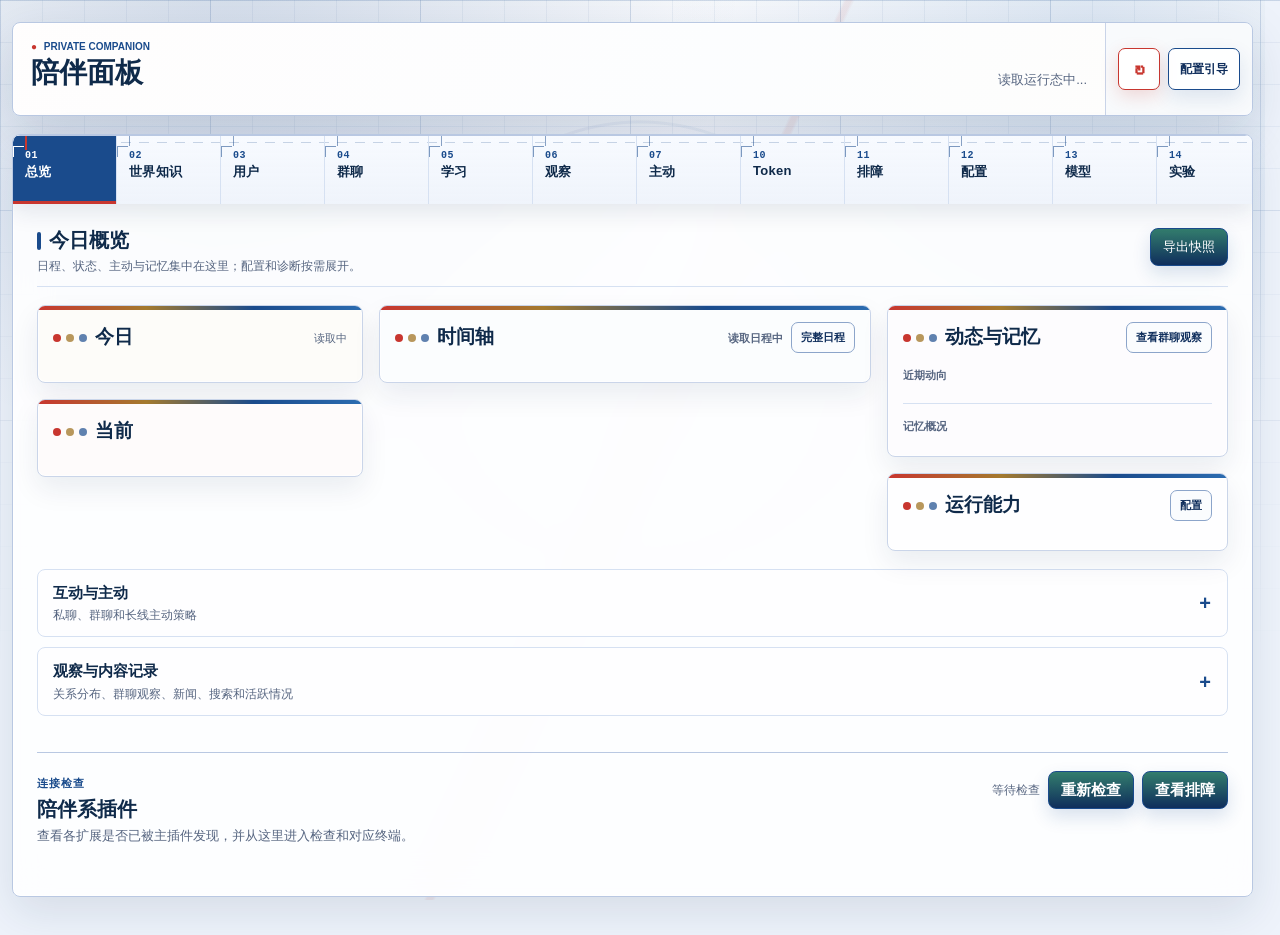
==== pages/companion-panel/index.html @ f6a1e0f6 "fix: restore bookshelf password compatibility" ====
<!doctype html>
<html lang="zh-CN">
<head>
  <meta charset="UTF-8" />
  <meta name="viewport" content="width=device-width, initial-scale=1.0" />
  <title>陪伴面板</title>
  <style id="panel-asset-guard">
    html:not(.pc-assets-ready) body > :not(.asset-load-fallback) {
      display: none !important;
    }

    .asset-load-fallback {
      min-height: 100vh;
      box-sizing: border-box;
      display: grid;
      place-items: center;
      padding: 24px;
      background: #f4f6f8;
      color: #172033;
      font-family: "Segoe UI", "Microsoft YaHei UI", "Microsoft YaHei", sans-serif;
    }

    .asset-load-fallback__content {
      width: min(100%, 440px);
      box-sizing: border-box;
      border: 1px solid #d8dee8;
      border-radius: 8px;
      padding: 22px;
      background: #fff;
      box-shadow: 0 12px 32px rgba(23, 32, 51, 0.08);
    }

    .asset-load-fallback__state {
      width: 28px;
      height: 4px;
      margin-bottom: 18px;
      border-radius: 2px;
      background: #1a5fb4;
      animation: panel-loading-pulse 1.2s ease-in-out infinite alternate;
    }

    .asset-load-fallback h1 {
      margin: 0;
      font-size: 20px;
      line-height: 1.35;
      letter-spacing: 0;
    }

    .asset-load-fallback p {
      margin: 9px 0 0;
      color: #5b6474;
      font-size: 14px;
      line-height: 1.65;
    }

    .asset-load-fallback__stalled,
    .asset-load-fallback button {
      display: none;
    }

    html.pc-assets-stalled .asset-load-fallback__pending {
      display: none;
    }

    html.pc-assets-stalled .asset-load-fallback__stalled {
      display: inline;
    }

    html.pc-assets-stalled .asset-load-fallback__state {
      background: #b5473c;
      animation: none;
    }

    html.pc-assets-stalled .asset-load-fallback button {
      min-height: 40px;
      display: inline-flex;
      align-items: center;
      gap: 7px;
      margin-top: 18px;
      border: 1px solid #1a5fb4;
      border-radius: 6px;
      padding: 0 14px;
      background: #1a5fb4;
      color: #fff;
      font: inherit;
      font-weight: 700;
      cursor: pointer;
    }

    html.pc-assets-ready .asset-load-fallback {
      display: none;
    }

    @keyframes panel-loading-pulse {
      from { opacity: 0.42; transform: scaleX(0.6); transform-origin: left; }
      to { opacity: 1; transform: scaleX(1); transform-origin: left; }
    }
  </style>
  <link rel="stylesheet" href="./app.css?v=20260809-external-ability-controls-v3&amp;build=20260810-reference-upload-v1&amp;touch=reality-redesign-rt2-v4&amp;migration-notice=v2&amp;component-order=v1&amp;layout=model-routing-v2&amp;directory-nav=v2&amp;terminal=plugin-check-v1&amp;diagnostic-layout=v2&amp;release=6.4.3c" />
  <!-- Keep the structured roleplay form readable while a WebUI asset is being refreshed. -->
  <style id="roleplay-layout-fallback">
    .roleplay-form,
    .persona-standard-grid,
    .blueprint-standard-grid,
    .user-standard-grid,
    .roleplay-appearance-group {
      min-width: 0;
    }

    .roleplay-form {
      display: grid;
      grid-template-columns: minmax(0, 1fr);
      gap: 16px;
    }

    .roleplay-studio[data-roleplay-mode="standard"] .roleplay-freeform,
    .roleplay-studio[data-roleplay-mode="freeform"] .roleplay-standard {
      display: none;
    }

    .persona-standard-grid,
    .blueprint-standard-grid,
    .user-standard-grid {
      display: grid;
      grid-template-columns: repeat(2, minmax(0, 1fr));
      gap: 12px;
    }

    .roleplay-appearance-group {
      display: grid;
      grid-column: 1 / -1;
      grid-template-columns: repeat(2, minmax(0, 1fr));
      gap: 12px;
    }

    .persona-standard-grid > label,
    .blueprint-standard-grid > label,
    .user-standard-grid > label,
    .roleplay-appearance-group > label {
      display: grid;
      min-width: 0;
      gap: 7px;
    }

    .persona-standard-grid textarea,
    .blueprint-standard-grid textarea,
    .user-standard-grid textarea,
    .roleplay-appearance-group textarea {
      display: block;
      width: 100%;
      min-width: 0;
      box-sizing: border-box;
    }

    @media (max-width: 760px) {
      .persona-standard-grid,
      .blueprint-standard-grid,
      .user-standard-grid,
      .roleplay-appearance-group {
        grid-template-columns: 1fr;
      }
    }
  </style>
  <link rel="stylesheet" href="./css/header-tools.css?v=20260713-font-options" />
  <link rel="stylesheet" href="./css/qzone-mobile.css?v=20260711-qzone-image-preview" />
  <link rel="stylesheet" href="./css/polish.css?v=20260810-responsive-containment-v1&amp;world=20260811-responsive-v2&amp;config=multi-persona-summary-v2&amp;mobile=20260829-overflow-v1" />
  <script>
    (function () {
      try {
        var theme = localStorage.getItem("pc_theme") || "classic";
        var font = localStorage.getItem("pc_font") || "original";
        var allowedThemes = ["classic", "warm", "forest", "sakura", "ocean", "lavender", "ink", "sunset"];
        if (allowedThemes.indexOf(theme) === -1) theme = "classic";
        var allowedFonts = ["original", "yahei", "dengxian", "source_han", "simsun", "kaiti", "fangsong", "cheng"];
        if (allowedFonts.indexOf(font) === -1) font = "original";
        document.documentElement.dataset.theme = theme;
        document.documentElement.dataset.pageFont = font;
      } catch (e) {}
    })();
  </script>
  <script>
    (function () {
      var root = document.documentElement;
      var stalledTimer = 0;

      function panelAssetsReady() {
        var cssReady = "";
        try {
          cssReady = getComputedStyle(root).getPropertyValue("--pc-panel-css-ready").trim();
        } catch (error) {}
        if (cssReady !== "1" || root.dataset.pcAppLoaded !== "1") return false;
        root.classList.remove("pc-assets-stalled");
        root.classList.add("pc-assets-ready");
        if (stalledTimer) window.clearTimeout(stalledTimer);
        return true;
      }

      window.addEventListener("pc-panel-app-ready", panelAssetsReady);
      window.addEventListener("load", panelAssetsReady);
      document.addEventListener("DOMContentLoaded", function () {
        var retryButton = document.getElementById("panelAssetRetryBtn");
        if (retryButton) retryButton.addEventListener("click", function () { window.location.reload(); });
        panelAssetsReady();
      });
      stalledTimer = window.setTimeout(function () {
        if (!panelAssetsReady()) root.classList.add("pc-assets-stalled");
      }, 5000);
    })();
  </script>
</head>
<body>
  <section class="asset-load-fallback" role="status" aria-live="polite">
    <div class="asset-load-fallback__content">
      <div class="asset-load-fallback__state" aria-hidden="true"></div>
      <h1>
        <span class="asset-load-fallback__pending">正在加载陪伴面板</span>
        <span class="asset-load-fallback__stalled">页面资源未加载</span>
      </h1>
      <p class="asset-load-fallback__pending">正在准备配置与运行状态，请稍候。</p>
      <p class="asset-load-fallback__stalled">页面链接或静态资源凭证可能已过期。请重新加载；若仍未恢复，请关闭后重新打开拓展页。</p>
      <button id="panelAssetRetryBtn" type="button"><span aria-hidden="true">↻</span><span>重新加载</span></button>
    </div>
  </section>
  <main class="shell">
    <section class="folio">
      <div class="folio-meta">
        <div class="folio-heading">
          <div>
            <div class="folio-eyebrow"><b>●</b> PRIVATE COMPANION</div>
            <h1 class="folio-title">陪伴面板</h1>
          </div>
          <div class="folio-persona-context">
            <label id="pagePersonaSelector" class="page-persona-selector" for="pagePersonaSelect" hidden>
              <span>界面人格</span>
              <select id="pagePersonaSelect" aria-label="切换当前界面显示的人格"></select>
            </label>
            <p id="subtitle">读取运行态中...</p>
          </div>
        </div>
        <div class="folio-stats" id="stats"></div>
      </div>

      <div class="folio-plate" aria-label="今日穿搭">
        <img id="dailyOutfitLogo" class="daily-outfit-logo" alt="" />
      </div>

      <div class="folio-tools">
        <button id="refreshBtn" class="seal" title="刷新" aria-label="刷新">
          <span class="seal-mark">↻</span>
          <small>REFRESH</small>
        </button>
        <button id="setupGuideStartBtn" class="setup-guide-entry" type="button" data-setup-guide-open>配置引导</button>
      </div>
    </section>

    <section class="layout">
      <nav class="annotations" aria-label="视图">
        <div class="annot-axis" aria-hidden="true"></div>
        <button class="tab is-active" data-tab="dashboard"><i>01</i><span>总览</span></button>
        <button class="tab" data-tab="roleplay"><i>02</i><span>世界知识</span></button>
        <button class="tab" data-tab="private"><i>03</i><span>用户</span></button>
        <button class="tab" data-tab="group"><i>04</i><span>群聊</span></button>
        <button class="tab" data-tab="learning"><i>05</i><span>学习</span></button>
        <button class="tab" data-tab="memory"><i>06</i><span>观察</span></button>
        <button class="tab" data-tab="proactive"><i>07</i><span>主动</span></button>
        <button class="tab" data-tab="creative" hidden><i>08</i><span>创作</span></button>
        <button class="tab" data-tab="image" hidden><i>09</i><span>生图</span></button>
        <button class="tab" data-tab="tokens"><i>10</i><span>Token</span></button>
        <button class="tab" data-tab="troubleshooting"><i>11</i><span>排障</span></button>
        <button class="tab" data-tab="config"><i>12</i><span>配置</span></button>
        <button class="tab" data-tab="models"><i>13</i><span>模型</span></button>
        <button class="tab" data-tab="experimental"><i>14</i><span>实验</span></button>
        <button class="tab" data-tab="reality" hidden><i>15</i><span>现实触及</span></button>
      </nav>

      <section class="panel dashboard-overview is-active" id="panel-dashboard">
        <div class="section-head dashboard-overview-head">
          <div>
            <h2>今日概览</h2>
            <p class="section-desc">日程、状态、主动与记忆集中在这里；配置和诊断按需展开。</p>
          </div>
          <div class="actions compact">
            <button id="exportSnapshotBtn" type="button">导出快照</button>
          </div>
        </div>
        <section class="dashboard-life-desk" aria-label="今日生活工作台">
          <aside class="dashboard-life-column dashboard-life-column-left">
            <article class="life-desk-card life-desk-today">
              <div class="life-desk-card-head">
                <div><span class="life-desk-dot"></span><h3>今日</h3></div>
                <small id="dashboardLifeDate">读取中</small>
              </div>
              <div id="dashboardTodayFacts" class="life-fact-grid"></div>
            </article>
            <article class="life-desk-card life-desk-current">
              <div class="life-desk-card-head">
                <div><span class="life-desk-dot"></span><h3>当前</h3></div>
              </div>
              <div id="dashboardCurrentState" class="life-current-state"></div>
            </article>
          </aside>

          <section class="dashboard-life-column dashboard-life-column-main">
            <article class="life-desk-card life-desk-timeline">
              <div class="life-desk-card-head">
                <div><span class="life-desk-dot"></span><h3>时间轴</h3></div>
                <div class="life-timeline-head-actions">
                  <small id="dashboardTimelineMeta">读取日程中</small>
                  <button type="button" class="life-desk-link" data-jump-tab="memory">完整日程</button>
                </div>
              </div>
              <ol id="dashboardTimelinePreview" class="life-timeline-preview"></ol>
            </article>
          </section>

          <aside class="dashboard-life-column dashboard-life-column-right">
            <article class="life-desk-card life-desk-memory">
              <div class="life-desk-card-head">
                <div><span class="life-desk-dot"></span><h3>动态与记忆</h3></div>
                <button type="button" class="life-desk-link" data-jump-tab="group">查看群聊观察</button>
              </div>
              <section class="life-side-section">
                <h4>近期动向</h4>
                <div id="dashboardPulse" class="dashboard-pulse life-side-pulse"></div>
              </section>
              <section class="life-side-section">
                <h4>记忆概况</h4>
                <div id="dashboardMemoryDrawer" class="life-memory-drawer"></div>
              </section>
            </article>
            <article class="life-desk-card life-desk-capabilities">
              <div class="life-desk-card-head">
                <div><span class="life-desk-dot"></span><h3>运行能力</h3></div>
                <button type="button" class="life-desk-link" data-jump-tab="config">配置</button>
              </div>
              <div id="dashboardCapabilitySummary" class="life-capability-list"></div>
            </article>
          </aside>
        </section>
        <section class="dashboard-secondary" aria-label="更多运行信息">
          <details class="dashboard-disclosure">
            <summary>
              <span><b>互动与主动</b><small>私聊、群聊和长线主动策略</small></span>
            </summary>
            <div class="dashboard-grid dashboard-workspace dashboard-strategy-workspace">
              <article class="dashboard-strategy-card dashboard-private-strategy">
                <h2>私聊策略</h2>
                <div id="privateConfig"></div>
              </article>
              <article class="dashboard-strategy-card dashboard-group-strategy">
                <h2>群聊策略</h2>
                <div id="groupConfig"></div>
              </article>
              <article class="dashboard-strategy-card dashboard-long-strategy">
                <h2>长线主动</h2>
                <div id="longTermConfig"></div>
              </article>
            </div>
          </details>

          <details class="dashboard-disclosure">
            <summary>
              <span><b>观察与内容记录</b><small>关系分布、群聊观察、新闻、搜索和活跃情况</small></span>
            </summary>
            <div class="dashboard-grid dashboard-workspace dashboard-observation-workspace">
              <article class="dashboard-chart-card dashboard-relationship-chart">
                <h2>私聊关系分布</h2>
                <div id="relationshipChart" class="chart-box"></div>
              </article>
              <article class="dashboard-chart-card dashboard-group-chart">
                <h2>群聊观测分布</h2>
                <div id="groupBubbleChart" class="chart-box"></div>
              </article>
              <article class="dashboard-insight-card" id="dashboardNewsCard">
                <h2>今日新闻见闻</h2>
                <div id="newsInsightPanel" class="insight-panel"></div>
              </article>
              <article class="dashboard-insight-card" id="dashboardWebExplorationCard">
                <h2>主动搜索记录</h2>
                <div id="webExplorationPanel" class="insight-panel"></div>
              </article>
              <article class="dashboard-activity-card">
                <h2>最近活跃热力</h2>
                <div id="activityHeatmap" class="heatmap"></div>
              </article>
            </div>
          </details>
        </section>
        <section class="dashboard-companion-terminal" aria-labelledby="dashboardCompanionTerminalTitle">
          <header class="dashboard-companion-terminal-head">
            <div>
              <span class="dashboard-kicker">连接检查</span>
              <h2 id="dashboardCompanionTerminalTitle">陪伴系插件</h2>
              <p>查看各扩展是否已被主插件发现，并从这里进入检查和对应终端。</p>
            </div>
            <div class="actions compact dashboard-companion-terminal-actions">
              <span id="dashboardCompanionTerminalUpdated" class="dashboard-companion-terminal-updated">等待检查</span>
              <button type="button" id="dashboardCompanionTerminalRefresh" class="secondary-button">重新检查</button>
              <button type="button" class="ghost-button" data-jump-tab="troubleshooting">查看排障</button>
            </div>
          </header>
          <div id="dashboardCompanionTerminalSummary" class="dashboard-companion-terminal-summary" aria-live="polite"></div>
          <div id="dashboardCompanionTerminalList" class="dashboard-companion-terminal-list"></div>
        </section>
      </section>

      <section class="panel" id="panel-roleplay">
        <div class="section-head">
          <div>
            <h2>世界知识</h2>
            <span class="muted">整理角色和世界背景，作为陪伴行为的稳定参考。</span>
          </div>
          <div class="world-page-actions">
            <span class="world-save-state" id="worldSaveState">已同步</span>
            <button type="button" class="ghost-button" id="worldPreviewToggle" aria-expanded="false">预览</button>
            <button type="submit" form="roleplayProfileForm" class="primary-button">保存</button>
          </div>
        </div>
        <div class="world-knowledge-brief" aria-label="人格与世界知识区别">
          <section>
            <b>主回复人格</b>
            <span>AstrBot 当前人格或插件指定人格，决定 Bot 在私聊和群聊里“是谁、怎么说话”。</span>
          </section>
          <section>
            <b>世界知识</b>
            <span>本页资料只作为日程、状态、主动动机、日记、识图、生图和世界观转写的背景补充。</span>
          </section>
          <section>
            <b>群聊边界</b>
            <span>这里不会直接覆盖群聊人格；只有相关功能注入背景时才会被当作线索参考。</span>
          </section>
        </div>
        <details class="persona-import-panel">
          <summary tabindex="0">
            <span class="persona-import-heading">
              <b>快速从已有人格导入</b>
              <span>读取 AstrBot 当前人格，生成可检查、可编辑的世界知识草稿。</span>
            </span>
            <span class="persona-import-source">
              <small>当前来源</small>
              <strong id="currentPersonaDisplay" aria-live="polite">读取中...</strong>
            </span>
            <span class="persona-import-chevron" aria-hidden="true"></span>
          </summary>
          <div class="persona-import-body">
            <p class="persona-import-note">人格来源只读；需要切换时，请在 AstrBot 插件配置的“插件指定人格 ID”中选择，留空则继承 AstrBot 当前默认人格。</p>
            <div class="persona-draft-actions">
              <fieldset class="persona-draft-scope">
                <legend>选择导入内容</legend>
                <div class="persona-draft-scope-options">
                  <label>
                    <input type="checkbox" data-roleplay-draft-scope="persona" checked />
                    <span><b>角色资料</b><small>身份、外观与性格</small></span>
                  </label>
                  <label>
                    <input type="checkbox" data-roleplay-draft-scope="world" />
                    <span><b>世界观资料</b><small>背景、规则与场景</small></span>
                  </label>
                  <label>
                    <input type="checkbox" data-roleplay-draft-scope="user" />
                    <span><b>用户与关系</b><small>称呼、关系与互动</small></span>
                  </label>
                </div>
              </fieldset>
              <div class="persona-draft-submit">
                <button type="button" id="generateRoleplayDraftBtn">生成导入草稿</button>
                <p>仅提取人格中明确写出的信息。生成后先预览，再决定是否填入；不会自动保存或修改 AstrBot 人格。</p>
              </div>
            </div>
            <div id="roleplayPersonaDraftPanel" class="persona-draft-panel" hidden></div>
          </div>
        </details>
        <article class="roleplay-studio module-card world-workspace" data-roleplay-mode="standard">
          <aside class="world-outline" aria-label="世界知识章节">
            <span class="world-outline-label">知识目录</span>
            <button type="button" class="world-outline-item is-active" data-world-section="persona"><span>01</span>角色设定</button>
            <button type="button" class="world-outline-item" data-world-section="world"><span>02</span>世界设定</button>
            <button type="button" class="world-outline-item" data-world-section="sources"><span>03</span>引用资料</button>
            <button type="button" class="world-outline-item" data-world-section="advanced"><span>04</span>关系资料</button>
          </aside>
          <div class="module-card-head">
            <div>
              <h2>世界知识工作台</h2>
              <span class="section-desc">把角色资料、世界观和用户关系整理成插件可引用的背景材料；不会覆盖 AstrBot 主人格。</span>
            </div>
            <span class="module-badge">知识</span>
          </div>
          <div class="roleplay-mode-switch" role="group" aria-label="设定填写模式">
            <button type="button" data-roleplay-mode="freeform">旧版文案</button>
            <button type="button" class="is-active" data-roleplay-mode="standard">标准化填写</button>
          </div>
          <form id="roleplayProfileForm" class="roleplay-form world-editor">
            <section class="persona-card is-active" data-world-panel="persona">
              <div class="persona-card-head">
                <span class="persona-avatar" aria-hidden="true">设</span>
                <div>
                  <h3>角色资料</h3>
                  <p>外观、身份、日常习惯和关键细节；供日程、状态、识图、生图和主动行为参考，不是聊天人格全文。</p>
                </div>
                <div class="roleplay-example-presets" aria-label="角色预设">
                  <span>角色预设</span>
                  <button type="button" class="roleplay-example-btn" data-roleplay-example="persona">中性</button>
                  <button type="button" class="roleplay-example-btn" data-roleplay-example="persona_male">男性</button>
                  <button type="button" class="roleplay-example-btn" data-roleplay-example="persona_female">女性</button>
                  <button type="button" class="roleplay-example-btn" data-roleplay-example="persona_nonhuman">非人/拟人</button>
                </div>
              </div>
              <input name="bot_name" type="hidden" />
              <input name="default_style" type="hidden" />
              <input name="roleplay_knowledge_source_ids" type="hidden" />
              <label class="roleplay-textarea roleplay-freeform">角色资料补充
                <textarea name="schedule_persona_prompt" rows="10" placeholder="姓名：
种族：
生日：
性别：
识别点：
发型发色：
瞳色：
服饰风格：
职业/身份：
性格描述：
核心欲望/目标：
爱好：
禁忌：
关键设定：
其他补充信息："></textarea>
              </label>
              <div class="roleplay-standard persona-standard-grid">
                <fieldset class="roleplay-field-group roleplay-identity-group">
                  <legend>基础身份</legend>
                  <label>姓名 <textarea data-roleplay-persona-part="name" rows="2"></textarea></label>
                  <label>种族 <textarea data-roleplay-persona-part="species" rows="2"></textarea></label>
                  <label>生日 <textarea data-roleplay-persona-part="age" rows="2"></textarea></label>
                  <label>性别 <textarea data-roleplay-persona-part="gender" rows="2"></textarea></label>
                </fieldset>
                <div class="roleplay-appearance-group">
                  <h4>外貌信息</h4>
                  <label>识别点 <textarea data-roleplay-persona-part="appearance" rows="2"></textarea></label>
                  <label>发型发色 <textarea data-roleplay-persona-part="hair" rows="2"></textarea></label>
                  <label>瞳色 <textarea data-roleplay-persona-part="eyes" rows="2"></textarea></label>
                  <label>服饰风格 <textarea data-roleplay-persona-part="clothing" rows="2"></textarea></label>
                </div>
                <fieldset class="roleplay-field-group roleplay-character-group">
                  <legend>性格与生活</legend>
                  <label>职业/身份 <textarea data-roleplay-persona-part="identity" rows="2"></textarea></label>
                  <label>性格描述 <textarea data-roleplay-persona-part="personality" rows="2"></textarea></label>
                  <label>核心欲望/目标 <textarea data-roleplay-persona-part="desire" rows="2"></textarea></label>
                  <label>爱好 <textarea data-roleplay-persona-part="hobbies" rows="2"></textarea></label>
                  <label class="wide-field">禁忌 <textarea data-roleplay-persona-part="taboo" rows="2"></textarea></label>
                </fieldset>
                <details class="roleplay-deep-setting">
                  <summary><span><b>深入设定（可选）</b><small>关键背景和无法归入上方字段的补充。</small></span></summary>
                  <div class="roleplay-deep-setting-grid">
                    <label>关键设定 <textarea data-roleplay-persona-part="key_lore" rows="3"></textarea></label>
                    <label>其他补充信息 <textarea data-roleplay-persona-part="extra" rows="3"></textarea></label>
                  </div>
                </details>
              </div>
              <details class="roleplay-visual-identity-extra">
                <summary>
                  <span><b>特殊图像身份线索（可选）</b><small>只补充上方外貌字段无法表达的识别信息。</small></span>
                </summary>
                <label class="roleplay-textarea">头像、截图与二创识别线索
                  <textarea name="private_image_self_recognition_hint" rows="4" placeholder="例如：常用头像的构图或标志；聊天截图中使用的昵称；OC / 二创形象的别名；表情包固定签名或水印。
不要重复填写发色、瞳色、服装等上方已有外貌信息，也不要填写用户资料。"></textarea>
                </label>
              </details>
            </section>

            <section class="world-blueprint is-hidden" data-world-panel="world">
              <div class="blueprint-head">
                <div>
                  <span>世界蓝图</span>
                  <h3>世界观蓝图</h3>
                </div>
                <button type="button" class="roleplay-example-btn" data-roleplay-example="world">填入示例</button>
                <label>适配模式
                  <select name="worldview_adaptation_mode">
                    <option value="auto">自动</option>
                    <option value="modern">现代日常</option>
                    <option value="fantasy">幻想世界</option>
                    <option value="sci_fi">科幻世界</option>
                    <option value="custom">自定义</option>
                    <option value="off">关闭</option>
                  </select>
                </label>
              </div>
              <div class="blueprint-grid">
                <label class="roleplay-textarea roleplay-freeform">世界观/生活背景
                  <textarea name="schedule_worldview_prompt" rows="8" placeholder="所处世界：
时代背景：
基本法则/基调：
特殊规则：
主要活动场景：
世界观关系网：
其他补充信息："></textarea>
                </label>
                <label class="roleplay-textarea roleplay-freeform">世界观翻译提示
                  <textarea name="worldview_adaptation_prompt" rows="8" placeholder="可选。只有需要把现实平台换成世界观称呼时再填，例如：
群聊 = 公会闲谈
识屏 = 水晶映像
B站 = 影像记录
QQ空间 = 公开札记
资料柜 = 行囊书匣"></textarea>
                </label>
                <div class="roleplay-standard blueprint-standard-grid">
                  <fieldset class="roleplay-field-group roleplay-world-foundation-group">
                    <legend>世界基础</legend>
                    <label>所处世界 <textarea data-roleplay-world-part="world" rows="2"></textarea></label>
                    <label>时代背景 <textarea data-roleplay-world-part="era" rows="2"></textarea></label>
                    <label>基本法则/基调 <textarea data-roleplay-world-part="tone" rows="2"></textarea></label>
                    <label>特殊规则 <textarea data-roleplay-world-part="rules" rows="2"></textarea></label>
                  </fieldset>
                  <details class="roleplay-deep-setting">
                    <summary><span><b>场景与关系（按需补充）</b><small>只有设定涉及固定场景、阵营或人物网络时才需要填写。</small></span></summary>
                    <div class="roleplay-deep-setting-grid">
                      <label>主要活动场景 <textarea data-roleplay-world-part="scenes" rows="3"></textarea></label>
                      <label>世界观关系网 <textarea data-roleplay-world-part="network" rows="3"></textarea></label>
                      <label class="wide-field">其他补充信息 <textarea data-roleplay-world-part="extra" rows="3"></textarea></label>
                    </div>
                  </details>
                </div>
                <details class="roleplay-standard translation-collapsible">
                  <summary class="translation-summary">
                    <div class="translation-summary-text">
                      <b>平台称呼转写（可选）</b>
                      <span>只有角色世界观需要把"群聊、识屏、B站、QQ空间、资料柜"换成设定内说法时再填；普通现代日常可以全部留空。</span>
                    </div>
                  </summary>
                  <div class="roleplay-standard translation-standard-grid">
                    <label>群聊（可选） <input data-roleplay-translation-part="群聊" placeholder="可留空，例如 公会闲谈" /></label>
                    <label>识屏（可选） <input data-roleplay-translation-part="识屏" placeholder="可留空，例如 水晶映像" /></label>
                    <label>B站（可选） <input data-roleplay-translation-part="B站" placeholder="可留空，例如 影像记录" /></label>
                    <label>QQ空间（可选） <input data-roleplay-translation-part="QQ空间" placeholder="可留空，例如 公开札记" /></label>
                    <label>资料柜（可选） <input data-roleplay-translation-part="资料柜" placeholder="可留空，例如 行囊书匣" /></label>
                  </div>
                </details>
              </div>
            </section>

            <section class="roleplay-knowledge-panel world-source-section is-hidden" data-world-panel="sources">
                <div class="roleplay-knowledge-head">
                  <div>
                    <h4>AstrBot 知识库参考</h4>
                    <p>选择已有知识库或文档，给日程模拟和世界观适配提供背景。</p>
                  </div>
                  <span id="roleplayKnowledgeCount" class="module-badge">0</span>
                </div>
                <div id="roleplayKnowledgeSources" class="roleplay-knowledge-list"></div>
            </section>

            <section class="roleplay-user-card is-hidden" data-world-panel="advanced">
              <div>
                <h3>用户与关系资料</h3>
                <p>稳定称呼、关系和相处方式；用于理解这位用户，不会覆盖群聊里其他人的身份。</p>
              </div>
              <button type="button" class="roleplay-example-btn" data-roleplay-example="user">填入示例</button>
              <div class="roleplay-user-fields">
                <label>对用户的称呼 <input name="default_nickname" /></label>
              </div>
              <label class="roleplay-textarea roleplay-freeform">用户与关系补充
                <textarea name="roleplay_user_profile_prompt" rows="5" placeholder="对用户的称呼：
用户性别：
用户生日：
用户职业：
是角色的XX：
与角色的相处方式：
其他补充信息："></textarea>
              </label>
              <div class="roleplay-standard user-standard-grid">
                <label>性别 <textarea data-roleplay-user-part="user_gender" rows="2"></textarea></label>
                <label>生日 <textarea data-roleplay-user-part="user_age" rows="2"></textarea></label>
                <label>职业 <textarea data-roleplay-user-part="user_occupation" rows="2"></textarea></label>
                <label>是角色的XX <textarea data-roleplay-user-part="role_relation" rows="2"></textarea></label>
                <label>与角色的相处方式 <textarea data-roleplay-user-part="interaction" rows="2"></textarea></label>
                <label class="wide-field">其他补充信息 <textarea data-roleplay-user-part="extra" rows="2"></textarea></label>
              </div>
            </section>

            <button type="submit" class="world-save-button">保存世界知识</button>
          </form>
          <aside class="world-preview" id="worldPreview" hidden>
            <div class="world-preview-head"><span>生效预览</span><button type="button" class="icon-button" id="worldPreviewClose" aria-label="关闭预览">×</button></div>
            <p class="muted">这里显示当前章节将提供给陪伴功能的背景摘要。</p>
            <div class="world-preview-content" id="worldPreviewContent">选择一个章节后查看摘要。</div>
          </aside>
        </article>
      </section>

      <section class="panel" id="panel-private">
        <div class="section-head">
          <div>
            <h2>用户档案</h2>
            <p class="section-desc">分别管理私聊用户与群聊成员；先看身份，再进入详情查看互动资料。</p>
          </div>
          <div class="user-page-actions">
            <label class="user-search-wrap"><span aria-hidden="true">⌕</span><input id="userFilter" type="search" placeholder="搜索名称、ID、别名" /></label>
            <button type="button" class="ghost-button" id="userFilterToggle">筛选</button>
          </div>
        </div>
        <div class="user-filter-panel" id="userFilterPanel" hidden>
          <label>状态 <select id="userStatusFilter"><option value="all">全部状态</option><option value="enabled">已启用</option><option value="disabled">已停用</option></select></label>
          <span class="muted">筛选只影响左侧目录，不会改变用户数据。</span>
        </div>
        <div class="user-workspace">
          <aside class="user-roster" aria-label="用户目录">
            <div class="user-roster-head"><div><span class="eyebrow">PEOPLE</span><h3>成员目录</h3></div><span id="userRosterCount" class="count-pill">0</span></div>
            <div class="user-directory-nav" role="tablist" aria-label="成员类型">
              <button type="button" role="tab" aria-selected="true" data-directory-scope="private">私聊</button>
              <button type="button" role="tab" aria-selected="false" data-directory-scope="group">群聊</button>
            </div>
            <div id="userRows" class="user-roster-list"></div>
            <div class="user-roster-footer">
              <button type="button" class="secondary-button" id="addUserOpen">＋ 新增用户</button>
              <button type="button" class="text-button" id="aliasManageOpen">管理身份归并</button>
            </div>
          </aside>
          <main class="user-detail-shell">
            <article class="detail" id="userDetail"></article>
          </main>
        </div>
        <dialog id="addUserDialog" class="pc-dialog">
          <form id="addUserForm" class="stack-form" method="dialog">
            <header><div><span class="eyebrow">NEW PERSON</span><h3>新增用户</h3><p>先建立身份，之后可以在详情中补充关系和陪伴策略。</p></div><button type="button" class="icon-button" data-dialog-close aria-label="关闭">×</button></header>
            <label>用户 ID <input name="user_id" placeholder="QQ 号或 openid" required /></label>
            <label>称呼 <input name="nickname" placeholder="可选" /></label>
            <footer><button type="button" class="secondary-button" data-dialog-close>取消</button><button type="submit" class="primary-button">新增用户</button></footer>
          </form>
        </dialog>
        <dialog id="aliasManageDialog" class="pc-dialog">
          <form id="privateAliasForm" class="stack-form" method="dialog">
            <header><div><span class="eyebrow">IDENTITY MAP</span><h3>身份归并</h3><p>将临时平台身份映射到同一个主用户。</p></div><button type="button" class="icon-button" data-dialog-close aria-label="关闭">×</button></header>
            <label>归并规则 <textarea name="private_user_aliases" rows="5" placeholder="临时ID=主用户ID&#10;机器人侧ID=主用户ID"></textarea></label>
            <footer><button type="button" class="secondary-button" data-dialog-close>取消</button><button type="submit" class="primary-button">保存归并规则</button></footer>
          </form>
        </dialog>
      </section>

      <section class="panel learning-page" id="panel-learning">
        <header class="learning-page-head">
          <div>
            <span class="learning-page-kicker">LEARNING · REVIEW · RELATION</span>
            <h2>学习工作台</h2>
            <p class="section-desc">集中管理技能成长、表达规则与社交关系；表达规则通过审核后才会参与回复。</p>
          </div>
          <span class="learning-page-status">审核后使用</span>
        </header>
        <nav id="learningSummary" class="learning-summary-board" role="tablist" aria-label="学习工作台导航"></nav>

        <section id="learningPanelSkills" class="learning-section" role="tabpanel" aria-labelledby="learningTabSkills" data-learning-section-panel="skills" hidden>
          <header class="learning-section-head">
            <div><span>能力成长</span><h3>技能学习</h3></div>
            <p>检视 Bot 已经掌握的能力、熟练度和成长状态。</p>
          </header>
          <article id="skillGrowthModule" class="learning-workspace-surface learning-growth-section" aria-label="技能成长管理">
            <details class="skill-manage-drawer">
              <summary>新增或管理技能</summary>
              <form id="skillAddForm" class="inline-form manage-form skill-add-form">
                <label>技能 <input name="name" maxlength="32" required /></label>
                <label>分类 <input name="category" maxlength="20" placeholder="能力" /></label>
                <label>等级
                  <select name="level">
                    <option value="1">还不太熟</option>
                    <option value="2">能慢慢试</option>
                    <option value="3">能自己做</option>
                    <option value="4">已经顺手</option>
                    <option value="5">很拿手</option>
                    <option value="6">有自己的办法</option>
                  </select>
                </label>
                <label>关键词 <input name="keywords" maxlength="160" placeholder="逗号分隔" /></label>
                <label>别名 <input name="aliases" maxlength="160" placeholder="同义叫法，逗号分隔" /></label>
                <button type="submit">新增技能</button>
              </form>
            </details>
            <div id="skillGrowthPanel" class="skill-growth-panel"></div>
          </article>
        </section>

        <section id="learningPanelExpressions" class="learning-section" role="tabpanel" aria-labelledby="learningTabExpressions" data-learning-section-panel="expressions">
          <header class="learning-section-head expression-learning-head">
            <div><span>说法与句法</span><h3>表达学习</h3></div>
            <div class="expression-view-tabs" role="tablist" aria-label="表达学习页面">
              <button id="expressionViewLibraryTab" type="button" role="tab" aria-selected="true" data-expression-view="library">表达库</button>
              <button id="expressionViewReviewTab" type="button" role="tab" aria-selected="false" tabindex="-1" data-expression-view="review">审核队列 <span id="expressionReviewCount">0</span></button>
            </div>
          </header>
          <section class="expression-view-panel" role="tabpanel" aria-labelledby="expressionViewLibraryTab" data-expression-view-panel="library">
            <section id="expressionScopeManager" class="expression-scope-manager" aria-label="表达方式学习范围"></section>
            <article id="expressionLibraryModule" class="learning-workspace-surface learning-expression-library-section" aria-label="统一表达学习库">
              <article id="expressionLibrary" class="expression-library-shell"></article>
            </article>
          </section>
          <section class="expression-view-panel" role="tabpanel" aria-labelledby="expressionViewReviewTab" data-expression-view-panel="review" hidden>
            <article id="expressionReviewWorkspace" class="expression-review-workspace" aria-label="表达规则审核工作区"></article>
          </section>

          <dialog id="expressionShareDialog" class="pc-dialog expression-transfer-dialog" aria-labelledby="expressionShareDialogTitle">
            <form class="stack-form" method="dialog" data-expression-share-form>
              <header>
                <div>
                  <span class="eyebrow">SHARE PACK</span>
                  <h3 id="expressionShareDialogTitle">分享表达规则</h3>
                  <p>导出的是可复用的抽象规则，不包含用户、群聊、原始消息、证据或反馈记录。</p>
                </div>
                <button type="button" class="icon-button" data-expression-share-close aria-label="关闭">×</button>
              </header>
              <fieldset class="expression-transfer-options">
                <legend>分享范围</legend>
                <label><input type="radio" name="expression_share_scope" value="current" checked /> 当前筛选结果</label>
                <label><input type="radio" name="expression_share_scope" value="all" /> 全部已启用表达</label>
              </fieldset>
              <div class="expression-transfer-summary" data-expression-share-summary role="status">准备生成分享包。</div>
              <label class="expression-transfer-title">文件标题 <input name="title" maxlength="80" placeholder="我的表达分享" /></label>
              <label class="expression-transfer-json">分享包 JSON <textarea data-expression-share-json rows="12" readonly placeholder="点击“生成分享包”后显示"></textarea></label>
              <footer>
                <button type="button" class="secondary-button" data-expression-share-close>取消</button>
                <button type="button" class="secondary-button" data-expression-share-copy disabled>复制 JSON</button>
                <button type="button" class="secondary-button" data-expression-share-download disabled>下载 JSON</button>
                <button type="submit" class="primary-button" data-expression-share-generate>生成分享包</button>
              </footer>
            </form>
          </dialog>

          <dialog id="expressionImportDialog" class="pc-dialog expression-transfer-dialog" aria-labelledby="expressionImportDialogTitle">
            <form class="stack-form" method="dialog" data-expression-import-form>
              <header>
                <div>
                  <span class="eyebrow">IMPORT PACK</span>
                  <h3 id="expressionImportDialogTitle">导入表达规则</h3>
                  <p>先选择分享文件和落点，再预览重复项；默认进入审核队列，确认后才会参与回复。</p>
                </div>
                <button type="button" class="icon-button" data-expression-import-close aria-label="关闭">×</button>
              </header>
              <div class="expression-transfer-input-grid">
                <label>选择 JSON 文件 <input type="file" accept="application/json,.json" data-expression-import-file /></label>
                <label>导入目标 <select data-expression-import-target><option value="">正在读取目标...</option></select></label>
              </div>
              <label class="expression-transfer-json">或粘贴分享包 JSON <textarea data-expression-import-json rows="10" placeholder="粘贴 private-companion-expression-pack 文件内容"></textarea></label>
              <fieldset class="expression-transfer-options">
                <legend>导入方式</legend>
                <label><input type="radio" name="expression_import_destination" value="pending" checked /> 进入审核队列 <small>推荐，审核后使用</small></label>
                <label><input type="radio" name="expression_import_destination" value="learned" /> 直接启用 <small>仅在你信任分享来源时使用</small></label>
              </fieldset>
              <div class="expression-import-preview" data-expression-import-preview role="status">选择目标并粘贴或选择文件后，点击“预览导入”。</div>
              <footer>
                <button type="button" class="secondary-button" data-expression-import-close>取消</button>
                <button type="button" class="secondary-button" data-expression-import-preview-action disabled>预览导入</button>
                <button type="submit" class="primary-button" data-expression-import-apply disabled>应用导入</button>
              </footer>
            </form>
          </dialog>
        </section>

        <dialog id="extensionMigrationNoticeDialog" class="pc-dialog extension-migration-dialog" aria-modal="true" aria-labelledby="extensionMigrationNoticeTitle">
          <form class="stack-form" method="dialog" data-extension-migration-form>
            <header>
              <div>
                <span class="eyebrow">6.2.2 UPDATE</span>
                <h3 id="extensionMigrationNoticeTitle">陪伴能力已改为按需扩展</h3>
                <p>这些插件是“我会永远陪着你”的可选能力模块。安装后仍在本陪伴面板统一操作，不再需要分别进入各插件页面。</p>
              </div>
              <button type="button" class="icon-button" data-extension-migration-close aria-label="关闭">×</button>
            </header>
            <ul class="extension-migration-list">
              <li>
                <div><strong>我会画给你看</strong><span>原生生图功能</span></div>
                <a href="https://github.com/menglimi/astrbot_plugin_image_companion" target="_blank" rel="noopener noreferrer">查看插件仓库 <span aria-hidden="true">↗</span></a>
              </li>
              <li>
                <div><strong>我会来到你身边</strong><span>摄像头、闹钟、设备联动，以及手机陪伴终端连接服务</span></div>
                <a href="https://github.com/menglimi/astrbot_plugin_reality_companion" target="_blank" rel="noopener noreferrer">查看插件仓库 <span aria-hidden="true">↗</span></a>
              </li>
              <li>
                <div><strong>我会替你留住故事</strong><span>原资料柜与 QQ 空间功能</span></div>
                <a href="https://github.com/menglimi/astrbot_plugin_content_companion" target="_blank" rel="noopener noreferrer">查看插件仓库 <span aria-hidden="true">↗</span></a>
              </li>
            </ul>
            <p class="extension-migration-footnote">创作与现实触及入口仅在检测到对应扩展时显示。旧配置和用户数据不会被删除，更新后请重启 AstrBot。</p>
            <footer>
              <fieldset class="extension-migration-reminder-choice" aria-label="后续提示方式">
                <legend>后续提示</legend>
                <label><input type="radio" name="extension_migration_reminder" value="remind" checked /> 继续提醒</label>
                <label><input type="radio" name="extension_migration_reminder" value="never" /> 不再提醒</label>
              </fieldset>
              <button type="button" class="secondary-button" data-extension-migration-close>稍后处理</button>
              <button type="submit" class="primary-button">知道了</button>
            </footer>
          </form>
        </dialog>

        <section id="learningPanelSocial" class="learning-section relationship-workspace" role="tabpanel" aria-labelledby="learningTabSocial" data-learning-section-panel="social" hidden data-retired-worldbook="true">
          <div class="section-head relationship-head learning-section-head">
            <div>
              <span class="relationship-kicker">IDENTITY · CONTEXT · BOUNDARY</span>
              <h3>社交关系网</h3>
              <p class="section-desc">用明确身份、别名与边界资料辅助群聊判断；待确认观察不会自动写入长期记忆。</p>
            </div>
            <div class="actions compact">
              <button id="worldbookImportBtn" type="button">同步资料</button>
              <button id="worldbookClearPendingBtn" type="button" class="danger-outline">清理待确认观察</button>
            </div>
          </div>

          <div id="worldbookSummary" class="worldbook-summary relationship-summary"></div>

          <div class="relationship-commandbar">
            <label class="relationship-search">
              <span>查找成员</span>
              <input id="worldbookMemberFilter" type="search" placeholder="QQ、B站身份、名称、别名或群名片" />
            </label>
            <span id="worldbookSourceFiles" class="relationship-source muted"></span>
          </div>

          <div class="relationship-workspace-grid">
            <article class="relationship-roster">
              <div class="relationship-section-head">
                <div><span>成员目录</span><h3>关系节点</h3></div>
                <span id="worldbookMemberCount" class="relationship-count muted"></span>
              </div>
              <details class="relationship-create">
                <summary>新增关系节点</summary>
                <form id="worldbookAddMemberForm" class="inline-form manage-form">
                  <label>身份键 <input name="user_id" placeholder="QQ 号或 bili:UID" required /></label>
                  <label>名称 <input name="name" placeholder="成员显示名" /></label>
                  <label>优先级 <input name="priority" type="number" value="120" /></label>
                  <button type="submit">新增节点</button>
                </form>
              </details>
              <div id="worldbookMembers" class="worldbook-members relationship-member-list"></div>
            </article>

            <aside class="relationship-sidebar">
              <article class="relationship-context-card">
                <div class="relationship-section-head compact"><div><span>群上下文</span><h3>群资料</h3></div></div>
                <form id="worldbookAddGroupForm" class="stack-form compact-manage-form">
                  <label>群号 <input name="group_id" placeholder="例如 987654321" required /></label>
                  <label>名称 <input name="name" placeholder="群资料名称" /></label>
                  <button type="submit">新增群资料</button>
                </form>
                <div id="worldbookGroups" class="worldbook-groups"></div>
              </article>

              <article class="relationship-import-card">
                <div class="relationship-section-head compact"><div><span>数据健康</span><h3>同步状态</h3></div></div>
                <dl id="worldbookImportState" class="relationship-import-state"></dl>
              </article>
            </aside>
          </div>
        </section>
      </section>

      <section class="panel" id="panel-group">
        <div class="group-page-head">
          <div>
            <h2>群聊观测</h2>
            <span class="muted">管理群聊观察、名单状态、话题线和插话反馈</span>
          </div>
          <input id="groupFilter" type="search" placeholder="筛选群 ID / 群名" />
        </div>
        <div class="group-add-card">
          <form id="addGroupForm" class="inline-form manage-form">
            <label>群 ID / UMO <input name="group_id" placeholder="群号、group_openid 或 GroupMessage UMO" required /></label>
            <label>群名称 <input name="group_name" placeholder="可选" maxlength="80" /></label>
            <label>名单 <select name="list_mode"><option value="whitelist">加入白名单并开始观察</option><option value="none">仅创建群资料（暂不观察）</option><option value="blacklist">加入黑名单</option></select></label>
            <button type="submit">新增群聊</button>
          </form>
        </div>
        <div class="group-workbench">
          <aside class="group-list-panel">
            <div class="group-list-head">
              <b>群列表</b>
              <span id="groupListCount" class="muted"></span>
            </div>
            <div id="groupRows" class="group-card-list"></div>
          </aside>
          <article class="detail group-detail-panel" id="groupDetail"></article>
        </div>
      </section>

      <section class="panel" id="panel-memory">
        <div class="section-head">
          <h2>生活观察</h2>
          <span class="muted">状态、梦境、日记碎片与当天生活线索</span>
        </div>
        <div class="life-hero">
          <article class="life-card energy">
            <span>心理能量</span>
            <b id="lifeEnergy">--</b>
            <div class="meter"><i id="lifeEnergyBar"></i></div>
          </article>
          <article class="life-card">
            <span>情绪</span>
            <b id="lifeMood">--</b>
            <small id="lifeNote">--</small>
          </article>
          <article class="life-card">
            <span>位置与天气</span>
            <b id="lifeLocation">--</b>
            <small id="lifeWeather">--</small>
          </article>
        </div>
        <div class="current-life-strip">
          <span>当前片段</span>
          <b id="lifeCurrentActivity">--</b>
          <small id="lifeCurrentSeed">--</small>
        </div>
        <div class="observation-grid">
          <article class="dream-card wide">
            <div class="dream-card-head">
              <div>
                <h2>梦境</h2>
                <span id="dreamMeta" class="muted">暂无梦境记录</span>
              </div>
              <b id="dreamAfterglow">--</b>
            </div>
            <p id="dreamContent">加载中...</p>
            <div id="dreamFactors" class="fragment-cloud"></div>
          </article>
          <article>
            <h2>当前扮演状态</h2>
            <div id="statePillBoard" class="state-pill-board"></div>
          </article>
          <article>
            <h2>今日状态原始值</h2>
            <dl id="dailyState"></dl>
          </article>
          <article class="wide">
            <h2>日记碎片</h2>
            <div id="diaryCards" class="diary-grid"></div>
          </article>
          <article class="wide">
            <h2>梦境碎片池</h2>
            <div id="dreamFragments" class="fragment-cloud"></div>
          </article>
          <article class="wide">
            <h2>日内状态变化</h2>
            <div id="dailyTimeline" class="timeline-list"></div>
          </article>
          <article class="wide skill-growth-shell">
            <details class="skill-growth-drawer">
              <summary>
                <span>个人目标</span>
                <small>明确记录阅读、学习、健康和生活目标</small>
              </summary>
              <details class="skill-manage-drawer">
                <summary>新增目标</summary>
                <form id="personalGoalAddForm" class="inline-form manage-form skill-add-form">
                  <label>目标 <input name="title" maxlength="60" required /></label>
                  <label>分类 <input name="category" maxlength="24" placeholder="阅读 / 健康 / 学习" /></label>
                  <label>当前进度 <input name="progress" type="number" min="0" max="100" value="0" /></label>
                  <label>每次推进 <input name="auto_step" type="number" min="1" max="50" value="10" /></label>
                  <label>下一步 <input name="next_step" maxlength="100" /></label>
                  <label>匹配词 <input name="keywords" maxlength="200" placeholder="逗号分隔，用于匹配已完成日程" /></label>
                  <label>备注 <input name="note" maxlength="160" /></label>
                  <button type="submit">新增目标</button>
                </form>
              </details>
              <div id="personalGoalPanel" class="skill-growth-panel"></div>
            </details>
          </article>
          <article class="wide">
            <h2>用户交互影响</h2>
            <div id="interactionImpact" class="impact-list"></div>
          </article>
          <article>
            <h2>私聊记忆构成</h2>
            <div id="memoryComposition" class="chart-box"></div>
          </article>
          <article>
            <h2>群聊黑话词云</h2>
            <div id="slangCloud" class="word-cloud"></div>
          </article>
          <article class="wide memory-raw">
            <h2>记忆插件协同</h2>
            <pre id="livingMemoryBox">加载中...</pre>
          </article>
        </div>
        <section class="observation-calendar" id="calendarWorkspace" aria-label="生活日历">
          <div class="section-head">
            <div>
              <h2>生活日历</h2>
              <span class="muted">把阶段、节律和具体安排放在同一张表里；记录是背景，不代表已经发生。</span>
            </div>
            <div class="actions compact calendar-toolbar">
              <button type="button" id="calendarPreviousMonth" aria-label="上个月">‹</button>
              <strong id="calendarMonthLabel">读取中</strong>
              <button type="button" id="calendarNextMonth" aria-label="下个月">›</button>
              <button type="button" id="calendarTodayButton">今天</button>
              <button type="button" class="primary-button" id="calendarNewRecordButton">新增记录</button>
            </div>
          </div>
          <div id="calendarError" class="empty small" hidden></div>
          <div class="calendar-layout">
            <article class="calendar-card calendar-today-card">
              <header><h3>今日快照</h3><small id="calendarTodayMeta">读取中</small></header>
              <div id="calendarTodayEvents" class="calendar-event-list"></div>
              <div id="calendarTodayConflicts" class="calendar-conflict-list"></div>
              <div id="calendarTimeline" class="calendar-timeline"></div>
            </article>
            <article class="calendar-card calendar-records-card">
              <header><h3>本月记录</h3><small id="calendarRecordsMeta">读取中</small></header>
              <div id="calendarRecords" class="calendar-record-list"></div>
            </article>
            <article class="calendar-card calendar-candidates-card">
              <header><h3>待确认候选</h3><small id="calendarCandidatesMeta">读取中</small></header>
              <div id="calendarCandidates" class="calendar-candidate-list"></div>
            </article>
          </div>
          <article class="calendar-card calendar-month-agenda-card">
            <header><h3>月历表</h3><small id="calendarMonthAgendaMeta">读取中</small></header>
            <div id="calendarMonthAgenda" class="calendar-month-agenda">
              <div class="calendar-month-grid" id="calendarMonthGrid"></div>
            </div>
          </article>
          <details class="calendar-editor" id="calendarEditor">
            <summary><span>新增 / 编辑日历记录</span><small>暑假、上学规则、补课或临时调整</small></summary>
            <form id="calendarRecordForm" class="calendar-form">
              <input type="hidden" name="calendar_id" />
              <label>类型
                <select name="kind">
                  <option value="period">长期区间</option>
                  <option value="event">单次事件</option>
                  <option value="recurrence">周期规则</option>
                  <option value="exception">例外调整</option>
                </select>
              </label>
              <label>标题 <input name="title" maxlength="120" required placeholder="例如：暑假 / 工作日上学" /></label>
              <label>开始日期 <input name="start_date" type="date" required /></label>
              <label>结束日期 <input name="end_date" type="date" /></label>
              <label>改期到 <input name="new_date" type="date" /><small>仅“改期”例外填写</small></label>
              <label>开始时间 <input name="start_time" type="time" /></label>
              <label>结束时间 <input name="end_time" type="time" /></label>
              <label>周期
                <select name="frequency">
                  <option value="weekly">每周</option>
                  <option value="daily">每天</option>
                  <option value="monthly">每月</option>
                  <option value="yearly">每年</option>
                </select>
              </label>
              <label>周几（周期规则） <input name="by_weekday" placeholder="周一,周二 或 0,1" /></label>
              <label>例外目标 ID <input name="target_id" maxlength="160" placeholder="取消 / 替换 / 改期时填写" /><small>新增例外可留空</small></label>
              <label>例外动作
                <select name="action">
                  <option value="replace">替换</option>
                  <option value="cancel">取消</option>
                  <option value="reschedule">改期</option>
                  <option value="add">新增</option>
                </select>
              </label>
              <div class="calendar-form-actions">
                <button type="submit" class="primary-button">保存记录</button>
                <button type="button" id="calendarCancelEditButton">清空</button>
              </div>
            </form>
          </details>
        </section>
      </section>

      <section class="panel" id="panel-proactive">
        <div class="section-head">
          <h2>今日主动候选</h2>
          <span class="muted">统一候选池、去重、配额与调度结果</span>
        </div>
        <div id="proactiveSummary" class="proactive-summary"></div>
        <div class="proactive-layout">
          <article>
            <h2>来源分布</h2>
            <div id="proactiveSourceChart" class="chart-box"></div>
          </article>
          <article>
            <h2>状态分布</h2>
            <div id="proactiveStatusChart" class="chart-box"></div>
          </article>
          <article class="wide">
            <h2>主动任务记录</h2>
            <div id="proactiveTaskList" class="proactive-tasks"></div>
          </article>
          <article class="wide proactive-records-card">
            <h2>候选记录</h2>
            <div id="proactiveCandidateFilters" class="proactive-filters"></div>
            <div id="proactiveCandidateList" class="proactive-candidates"></div>
          </article>
        </div>
      </section>

      <section class="panel" id="panel-creative" hidden>
        <div class="section-head">
          <div>
            <h2>创作</h2>
            <span class="muted">作品、资料柜与 QQ 空间统一由陪伴扩展提供</span>
          </div>
          <span id="creativeCompanionStatus" class="module-badge">正在检测扩展</span>
        </div>
        <div id="bookcaseHome" class="bookcase-home bookshelf-view" data-bookshelf-view="shelf">
          <div class="bookcase-hero">
            <article>
              <span>书架作品</span>
              <b id="bookshelfPublicCount">0</b>
              <small>Bot 自主推进的创作</small>
            </article>
            <article>
              <span>抽屉夹层</span>
              <b id="bookshelfSecretCount">0</b>
              <small>密码保护的私密内容</small>
            </article>
            <article>
              <span>日记本</span>
              <b id="bookshelfDiaryCount">0</b>
              <small>按日期归档的内心独白</small>
            </article>
            <article>
              <span>阅读</span>
              <b id="bookshelfArchiveCount">0</b>
              <small>资料归档记录</small>
            </article>
            <article>
              <span>备忘便签</span>
              <b id="bookshelfMemoCount">0</b>
              <small id="bookshelfMemoSummary">随手记下，到时提醒</small>
            </article>
          </div>
          <section class="memo-workspace" aria-labelledby="memoWorkspaceTitle">
            <header class="memo-workspace-head">
              <div>
                <span>MEMO BOARD</span>
                <h2 id="memoWorkspaceTitle">备忘便签</h2>
                <p id="memoWorkspaceMeta">暂无进行中便签</p>
              </div>
              <button id="memoCreateBtn" type="button" class="memo-primary-action">新建便签</button>
            </header>
            <div class="memo-toolbar" role="group" aria-label="便签筛选">
              <button type="button" data-memo-filter="active" class="is-active">进行中 <b id="memoActiveCount">0</b></button>
              <button type="button" data-memo-filter="all">全部 <b id="memoAllCount">0</b></button>
              <button type="button" data-memo-filter="completed">已完成 <b id="memoCompletedCount">0</b></button>
              <span id="memoDueHint" class="memo-due-hint"></span>
            </div>
            <form id="memoEditorForm" class="memo-editor" hidden>
              <div class="memo-editor-main">
                <label>标题 <input id="memoTitle" name="title" maxlength="60" placeholder="例如：提交材料" /></label>
                <label>内容 <textarea id="memoContent" name="content" maxlength="800" rows="4" placeholder="补充地点、清单或需要记住的细节"></textarea></label>
              </div>
              <div class="memo-editor-options">
                <label>到期时间 <input id="memoDueAt" name="due_at" type="datetime-local" /></label>
                <label>重复
                  <select id="memoRepeat" name="repeat">
                    <option value="none">不重复</option>
                    <option value="daily">每天</option>
                    <option value="weekly">每周</option>
                    <option value="monthly">每月</option>
                    <option value="yearly">每年</option>
                  </select>
                </label>
                <fieldset class="memo-color-field">
                  <legend>颜色</legend>
                  <label><input type="radio" name="color" value="yellow" checked><span class="yellow" title="暖黄"></span></label>
                  <label><input type="radio" name="color" value="blue"><span class="blue" title="浅蓝"></span></label>
                  <label><input type="radio" name="color" value="green"><span class="green" title="浅绿"></span></label>
                  <label><input type="radio" name="color" value="rose"><span class="rose" title="淡粉"></span></label>
                  <label><input type="radio" name="color" value="gray"><span class="gray" title="雾灰"></span></label>
                </fieldset>
                <label class="memo-check"><input id="memoPinned" name="pinned" type="checkbox" /> 置顶</label>
                <label class="memo-check"><input id="memoRemind" name="remind_enabled" type="checkbox" checked /> 到期提醒</label>
              </div>
              <div class="memo-editor-actions">
                <span id="memoEditorHint">新便签</span>
                <button id="memoCancelBtn" type="button">取消</button>
                <button type="submit" class="memo-primary-action">保存便签</button>
              </div>
            </form>
            <div id="memoNoteGrid" class="memo-note-grid"></div>
          </section>
          <div class="bookcase-layout">
            <article class="bookcase-shell">
              <div class="bookcase-top">
                <div>
                  <h2>上层书架</h2>
                  <p id="bookshelfIntro" class="section-desc"></p>
                </div>
                <div id="creativeSettings" class="creative-status-bar"></div>
              </div>
              <div id="bookshelfPublicBooks" class="book-category-list"></div>
            </article>
            <article class="drawer-cabinet">
              <div class="drawer-head">
                <div>
                  <h2>抽屉夹层</h2>
                  <p class="section-desc">日记与资料归档 · 需要密码解锁</p>
                </div>
                <span id="bookshelfLockState" class="module-badge">未解锁</span>
              </div>
              <form id="bookshelfUnlockForm" class="drawer-unlock">
                <input id="bookshelfPassword" type="password" placeholder="输入夹层密码" autocomplete="off" />
                <span id="bookshelfPasswordHint" class="drawer-password-hint"></span>
                <button type="submit">打开抽屉</button>
                <span id="bookshelfUnlockMessage" class="drawer-unlock-message" aria-live="polite"></span>
              </form>
              <div id="bookshelfSecretBooks" class="drawer-books"></div>
            </article>
          </div>
        </div>
        <div id="bookDetailPanel" class="book-detail-panel bookshelf-view" data-bookshelf-view="detail" hidden></div>
      </section>

      <section class="panel" id="panel-tokens">
        <div class="section-head">
          <h2>Token 消耗监控</h2>
          <div class="actions compact">
            <button id="resetTokenStatsBtn" class="danger-outline" type="button">清空统计</button>
          </div>
        </div>
        <div class="token-toolbar">
          <div class="token-source-switch" role="group" aria-label="Token 来源">
              <button type="button" data-token-source="companion" class="is-active">陪伴插件</button>
              <button type="button" data-token-source="memory">记忆插件</button>
              <button type="button" data-token-source="together" hidden>一起房间</button>
              <button type="button" data-token-source="main">LLM 主链</button>
          </div>
          <div class="token-view-switch" role="group" aria-label="Token 统计视图">
            <button type="button" data-token-view="today" class="is-active">今日</button>
            <button type="button" data-token-view="total">总计</button>
            <button type="button" data-token-view="date">按日期</button>
          </div>
          <label class="token-date-filter">
            <span>日期</span>
            <select id="tokenDateSelect"></select>
          </label>
        </div>
        <div class="token-summary" id="tokenSummary"></div>
        <div class="dashboard-grid token-grid">
          <article class="wide" id="tokenBalanceCard">
            <h2>账户余额</h2>
            <div id="tokenBalanceStatus" class="token-plugin-panel"></div>
          </article>
          <article>
            <h2 id="tokenProviderChartTitle">Provider 消耗排行</h2>
            <div id="tokenProviderChart" class="chart-box"></div>
          </article>
          <article>
            <h2 id="tokenTaskChartTitle">任务消耗排行</h2>
            <p id="tokenTaskChartHint" class="token-source-note" hidden></p>
            <div id="tokenTaskChart" class="chart-box"></div>
          </article>
          <article class="wide" id="tokenHourlyPanel">
            <h2>近 48 小时趋势</h2>
            <div id="tokenHourlyChart" class="token-bars"></div>
          </article>
          <article class="wide">
            <h2 id="tokenDailyChartTitle">每日统计</h2>
            <div id="tokenDailyChart" class="token-bars"></div>
          </article>
          <article class="wide">
            <h2 id="tokenDailyTableTitle">每日明细</h2>
            <div id="tokenDailyTable" class="table-wrap compact-table"></div>
          </article>
          <article class="wide" id="tokenProviderTableCard">
            <h2 id="tokenProviderTableTitle">Provider 明细</h2>
            <div id="tokenProviderTable" class="table-wrap compact-table"></div>
          </article>
          <article class="wide" id="tokenTaskTableCard">
            <h2 id="tokenTaskTableTitle">任务明细</h2>
            <div id="tokenTaskTable" class="table-wrap compact-table"></div>
          </article>
          <article class="wide" id="tokenRecentTableCard">
            <h2 id="tokenRecentTableTitle">最近调用</h2>
            <div id="tokenRecentTable" class="table-wrap compact-table"></div>
          </article>
          <article class="wide" id="tokenExternalSessionCard">
            <h2>AstrBot 主链会话</h2>
            <div id="tokenExternalSessionTable" class="table-wrap compact-table"></div>
          </article>
          <article class="wide" id="tokenExternalRecentCard">
            <h2>AstrBot 主链最近对话</h2>
            <div id="tokenExternalRecentTable" class="table-wrap compact-table"></div>
          </article>
          <article class="wide token-memory-plugin-card" id="tokenMemoryPluginSummaryCard">
            <h2>记忆插件消耗</h2>
            <div id="tokenMemoryPluginSummary" class="token-plugin-panel"></div>
          </article>
          <article class="wide" id="tokenMemoryPluginDetailCard">
            <h2>记忆插件任务 / Provider</h2>
            <div class="token-plugin-split">
              <div id="tokenMemoryPluginTaskTable" class="table-wrap compact-table"></div>
              <div id="tokenMemoryPluginProviderTable" class="table-wrap compact-table"></div>
            </div>
          </article>
          <article class="wide" id="tokenMemoryPluginRecentCard">
            <h2>记忆插件最近调用</h2>
            <div id="tokenMemoryPluginRecentTable" class="table-wrap compact-table"></div>
          </article>
        </div>
      </section>

      <section class="panel troubleshooting-command-center" id="panel-troubleshooting">
        <div class="subpage troubleshooting-page">
          <header class="diagnostic-masthead">
            <div>
              <span class="diagnostic-kicker">SYSTEM / SIGNAL / EVIDENCE</span>
              <h2>排障指挥台</h2>
              <p>先选择遇到的问题，再按对应链路查看检查、证据与测试结果。</p>
            </div>
            <div class="diagnostic-masthead-actions">
              <button id="refreshTroubleshootingBtn" type="button">执行检查</button>
              <span class="diagnostic-live-dot"><i></i> 运行态快照</span>
            </div>
          </header>

          <section class="diagnostic-problem-picker" aria-labelledby="troubleshootingProblemTitle">
            <div>
              <span>从问题开始</span>
              <h3 id="troubleshootingProblemTitle">你遇到了什么问题？</h3>
              <p>选择后只保留相关的检查、事件、链路测试与排查说明。</p>
            </div>
            <div id="troubleshootingCategories" class="diagnostic-category-list" role="tablist" aria-label="问题类型"></div>
          </section>

          <div id="troubleshootingSummary" class="troubleshooting-summary"></div>

          <section class="diagnostic-priority-zone">
            <div class="diagnostic-zone-head">
              <div>
                <span>优先队列</span>
                <h3 id="troubleshootingChecksTitle">需要处理的信号</h3>
              </div>
              <div class="troubleshooting-filter diagnostic-filter" role="group" aria-label="问题筛选">
                <button type="button" data-troubleshooting-filter="all" class="is-active">全部</button>
                <button type="button" data-troubleshooting-filter="error">错误</button>
                <button type="button" data-troubleshooting-filter="warn">警告</button>
                <button type="button" data-troubleshooting-filter="info">信息</button>
              </div>
            </div>
            <details id="troubleshootingSuppressedWarningManager" class="diagnostic-suppressed-manager" hidden>
              <summary>
                <span>已屏蔽的警告类型 <b id="troubleshootingSuppressedWarningCount">0</b></span>
                <small>不计入当前警告</small>
              </summary>
              <div id="troubleshootingSuppressedWarnings" class="diagnostic-suppressed-list"></div>
            </details>
            <div id="troubleshootingChecks" class="troubleshooting-checks diagnostic-checks"></div>
          </section>

          <div class="diagnostic-main-grid">
            <section class="diagnostic-live-lane">
              <div class="diagnostic-zone-head compact">
                <div><span>实时验证</span><h3 id="troubleshootingChainTitle">链路与运行状态</h3></div>
              </div>
              <div id="troubleshootingChainTests" class="troubleshooting-chain-tests"></div>
              <div id="troubleshootingRuntimeStack" class="diagnostic-runtime-stack">
                <article class="diagnostic-runtime-card">
                  <div class="diagnostic-card-head"><h3>统一身份与隔离</h3><span>REQ-041</span></div>
                  <div id="troubleshootingReq041" class="troubleshooting-sqlite"></div>
                </article>
                <article class="diagnostic-runtime-card">
                  <div class="diagnostic-card-head"><h3>SQLite 并发</h3><span>存储</span></div>
                  <div id="troubleshootingSqlite" class="troubleshooting-sqlite"></div>
                </article>
                <article class="diagnostic-runtime-card">
                  <div class="diagnostic-card-head"><h3>消息收口追踪</h3><span>防抖</span></div>
                  <div id="troubleshootingDebounceTrace" class="troubleshooting-debounce-trace"></div>
                </article>
              </div>
            </section>

            <aside class="diagnostic-event-lane">
              <div class="diagnostic-zone-head compact">
                <div><span>事件时间线</span><h3 id="troubleshootingEventsTitle">最近问题</h3></div>
              </div>
              <div id="troubleshootingEvents" class="troubleshooting-events diagnostic-events"></div>
            </aside>
          </div>

          <details class="diagnostic-evidence-drawer">
            <summary><span>证据与深度排查</span><small>提示词注入、常见问题和运行诊断</small></summary>
            <div class="diagnostic-evidence-body">
              <article class="troubleshooting-injection-panel">
                <div><h2>最近注入内容</h2><span class="muted">用于排查污染、错时、TTS 规则和上下文串线</span></div>
                <div id="troubleshootingPromptInjections" class="troubleshooting-prompt-injections"></div>
              </article>
              <article class="troubleshooting-diagnostics-panel">
                <div><h2>运行诊断</h2><span class="muted">从配置、目标用户、群聊开关和运行态中整理出的诊断项</span></div>
                <div id="diagnosticPanel" class="diagnostic-list"></div>
              </article>
              <article class="troubleshooting-faq-panel">
                <div><h2>常见问题</h2><span class="muted">自动检查未覆盖时，从这里继续定位</span></div>
                <div id="troubleshootingFaq" class="troubleshooting-faq"></div>
              </article>
            </div>
          </details>
        </div>
      </section>
      <section class="panel" id="panel-image-cache">
        <div class="subpage image-cache-page">
          <div class="section-head">
            <div>
              <h2>图片/表情包缓存</h2>
              <span class="muted">编辑重复图片视觉摘要，删除后下次遇到同图会重新识别</span>
            </div>
            <div class="actions compact">
              <button type="button" data-jump-tab="config">返回配置页</button>
              <button id="imageCacheBatchModeBtn" type="button" aria-pressed="false">批量编辑</button>
              <button id="refreshImageCacheBtn" type="button">刷新缓存</button>
            </div>
          </div>
          <div id="imageCacheSummary" class="image-cache-summary"></div>
          <div class="image-cache-toolbar">
            <input id="imageCacheFilter" type="search" placeholder="筛选摘要 / hash / provider / 类型" />
            <select id="imageCacheScope" aria-label="缓存范围">
              <option value="all">全部范围</option>
            </select>
          </div>
          <div id="imageCacheBatchBar" class="image-cache-batch-bar" hidden>
            <strong id="imageCacheSelectionCount">已选 0 条</strong>
            <span>选择会跨分页和筛选保留</span>
            <div class="actions compact">
              <button id="imageCacheSelectPageBtn" type="button">全选本页</button>
              <button id="imageCacheInvertPageBtn" type="button">反选本页</button>
              <button id="imageCacheClearSelectionBtn" type="button">清空选择</button>
              <button id="imageCacheBulkDeleteBtn" type="button" class="danger">批量删除</button>
            </div>
          </div>
          <div class="image-cache-layout">
            <div id="imageCacheList" class="image-cache-list"></div>
            <div id="imageCacheDetail" class="image-cache-detail"></div>
          </div>
          <nav id="imageCachePager" class="image-cache-pager" aria-label="图片缓存分页"></nav>
          <section class="owned-reaction-assets" aria-labelledby="ownedReactionAssetsTitle">
            <header>
              <div>
                <span>管理员登记 · Q6</span>
                <h3 id="ownedReactionAssetsTitle">自有反应图素材</h3>
                <p>只读核对已登记素材。只有校验通过的素材会参与表情包检索；不会导入聊天图、缓存图或网址。</p>
              </div>
              <button id="refreshOwnedReactionAssetsBtn" type="button">刷新状态</button>
            </header>
            <div id="ownedReactionAssets" class="owned-reaction-assets-grid"></div>
          </section>
        </div>
      </section>

      <section class="panel" id="panel-config">
        <header class="config-page-intro">
          <div>
            <span class="config-page-kicker">配置中心</span>
            <h2>配置工作台</h2>
            <p>基础维护、运行节奏与功能生命周期集中管理。</p>
          </div>
          <nav class="config-section-nav" aria-label="配置区域">
            <button type="button" data-config-section-target="config-common-settings">通用设置</button>
            <button type="button" data-config-section-target="config-runtime-settings">人格运行</button>
            <button type="button" data-config-section-target="config-feature-settings">人格开关</button>
          </nav>
        </header>
        <div class="config-grid">
          <details class="config-fold-panel config-common-settings" id="config-common-settings">
            <summary class="config-fold-summary">
              <div class="config-fold-heading">
                <span class="config-fold-kicker">配置工作台</span>
                <h2>通用设置</h2>
                <p>多人格拓扑、AstrBot 路由状态、群聊范围、数据维护与页面外观。</p>
                <span class="config-fold-preview" aria-label="包含的配置范围">
                  <span>人格管理</span>
                  <span>AstrBot 路由</span>
                  <span>群聊范围</span>
                  <span>页面外观</span>
                </span>
              </div>
              <span class="config-common-settings-disclosure" aria-hidden="true">展开</span>
            </summary>
            <div class="config-common-settings-body">
              <div class="config-common-section-head">
                <span>日常使用</span>
              </div>
              <article class="config-card module-tool-card" id="config-external-abilities">
                <header>
                  <div>
                    <span>主动能力</span>
                    <h3>外部主动能力</h3>
                    <p>管理第三方插件注册的主动候选能力。</p>
                  </div>
                  <button type="button" data-jump-tab="models">查看相关模型</button>
                </header>
                <div id="externalAbilityList" class="external-ability-grid"></div>
              </article>
              <article class="config-card module-tool-card" id="config-prompt-injection-position">
                <header>
                  <div>
                    <span>提示词</span>
                    <h3>动态提示词注入位置</h3>
                    <p>统一控制动态片段写入当前请求或系统提示词。</p>
                  </div>
                </header>
                <form class="config-common-inline-form" id="passiveInjectionPositionForm">
                  <label>
                    注入位置
                    <select name="passive_injection_position">
                      <option value="prompt">当前请求末尾</option>
                      <option value="system_prompt">系统提示词</option>
                      <option value="auto">自动（缓存优先）</option>
                    </select>
                  </label>
                  <button type="submit">保存位置</button>
                </form>
              </article>
              <details class="config-card wide access-collapsible">
                <summary class="access-card-summary">
                  <div>
                    <h2>群聊名单</h2>
                    <p>管理白名单 / 黑名单与当前群聊覆盖范围。</p>
                  </div>
                </summary>
                <div class="access-body">
                  <section class="access-coverage-panel" aria-label="群聊名单覆盖">
                    <header>
                      <span>当前覆盖</span>
                    </header>
                    <div id="listCoverage" class="coverage-grid"></div>
                  </section>
                  <form id="accessForm" class="access-manager">
                    <div class="access-mode-row">
                      <select id="groupAccessMode" aria-label="群聊名单模式">
                        <option value="whitelist">白名单模式</option>
                        <option value="blacklist">黑名单模式</option>
                      </select>
                      <div class="access-mode-switch" role="group" aria-label="群聊名单模式">
                        <label><input type="radio" name="groupAccessModeChoice" value="whitelist"> <span>白名单</span></label>
                        <label><input type="radio" name="groupAccessModeChoice" value="blacklist"> <span>黑名单</span></label>
                      </div>
                    </div>
                    <div id="accessSummary" class="access-summary"></div>
                    <div id="accessQuickGroups" class="access-quick-groups"></div>
                    <details class="access-advanced">
                      <summary>批量编辑群号</summary>
                      <div class="form-grid">
                        <label>
                          白名单群号
                          <textarea id="groupWhitelist" rows="4" placeholder="一行一个或逗号分隔"></textarea>
                        </label>
                        <label>
                          黑名单群号
                          <textarea id="groupBlacklist" rows="4" placeholder="一行一个或逗号分隔"></textarea>
                        </label>
                      </div>
                    </details>
                    <div class="actions">
                      <button type="submit">保存名单</button>
                    </div>
                  </form>
                </div>
              </details>
              <div class="config-common-section-head">
                <span>数据与维护</span>
              </div>
              <details class="config-card wide migration-card migration-collapsible">
                <summary class="migration-head migration-summary">
                  <div>
                    <h2>配置迁移</h2>
                    <p>导出或导入可迁移配置、关系和群聊资料；缓存、Token、最近消息和运行日志不会写入备份。</p>
                  </div>
                </summary>
                <div class="migration-body">
                  <div class="migration-actions">
                    <button id="exportConfigBtn" type="button">导出配置备份</button>
                    <label class="file-pick">
                      <input id="importConfigFile" type="file" accept="application/json,.json" />
                      选择备份文件
                    </label>
                  </div>
                  <div class="migration-options" aria-label="导出内容">
                    <span>导出内容</span>
                    <label><input type="checkbox" data-export-section="basic" checked /> 基础配置</label>
                    <label><input type="checkbox" data-export-section="relations" checked /> 关系/群资料</label>
                    <label><input type="checkbox" data-export-section="food_skills" checked /> 候选菜单/技能</label>
                    <label><input type="checkbox" data-export-section="providers" /> 模型配置</label>
                    <label><input type="checkbox" data-export-section="sensitive" /> 敏感配置</label>
                  </div>
                  <div class="migration-flow">
                    <label>
                      导入方式
                      <select id="configImportMode">
                        <option value="merge">合并导入，保留现有资料</option>
                        <option value="replace">覆盖可迁移资料</option>
                      </select>
                    </label>
                    <label>
                      字段冲突
                      <select id="configImportConflict">
                        <option value="use_backup">使用备份内容</option>
                        <option value="keep_current">保留当前内容</option>
                        <option value="fill_empty">只补当前空字段</option>
                      </select>
                    </label>
                    <label class="migration-risk-option">
                      <input id="configAllowChecksumMismatch" type="checkbox" />
                      校验失败仍继续预览/导入
                    </label>
                    <button id="previewConfigImportBtn" type="button" disabled>预览导入</button>
                    <button id="applyConfigImportBtn" type="button" disabled>确认导入</button>
                  </div>
                  <div id="configMigrationPreview" class="migration-preview">
                    还没有选择备份或快照文件。
                  </div>
                  <div class="migration-aftercare">
                    <div>
                      <h3>最近自动备份</h3>
                      <div id="configBackupList" class="migration-backup-list">暂无自动备份。</div>
                    </div>
                    <div>
                      <h3>导入后检查</h3>
                      <div id="configImportChecks" class="migration-check-list">导入后会在这里显示轻量检查结果。</div>
                    </div>
                  </div>
                </div>
              </details>
              <details class="config-card storage-collapsible">
                <summary class="storage-summary">
                  <div>
                    <h2>存储方式</h2>
                    <p>切换陪伴插件主数据的保存后端与路径。</p>
                  </div>
                </summary>
                <div class="storage-body">
                  <form id="storageConfigForm" class="storage-config-form">
                    <div class="form-grid">
                      <label>
                        主数据保存方式
                        <select id="storageBackendSelect" name="storage_backend">
                          <option value="json">json</option>
                          <option value="sqlite">sqlite</option>
                        </select>
                      </label>
                      <label id="storageSqlitePathWrap">
                        SQLite 数据文件路径
                        <input id="storageSqlitePathInput" name="storage_sqlite_path" type="text" placeholder="留空时自动使用插件数据目录下 companions.db" />
                      </label>
                    </div>
                    <label class="toggle-row storage-safety-toggle">
                      <input id="storageSafetyCleanupToggle" name="enable_store_control_tag_sanitization" type="checkbox" />
                      <span>
                        <b>数据安全清理</b>
                        <small>保存时清理模型泄漏的伪控制标签；原始群消息、成员原话和代码片段会保留。</small>
                      </span>
                    </label>
                    <div id="storageConfigSummary" class="storage-config-summary"></div>
                    <p class="storage-config-note">配置备份导入/导出不会携带这一项，避免换机器时误改本机存储路径。</p>
                    <div class="actions">
                      <button id="saveStorageConfigBtn" type="submit">保存存储方式</button>
                    </div>
                  </form>
                </div>
              </details>
              <details class="config-card appearance-collapsible">
                <summary class="appearance-summary">
                  <div>
                    <h2>面板设置</h2>
                    <p>调整字体与配色主题。</p>
                  </div>
                </summary>
                <div class="appearance-body">
                  <div class="appearance-form">
                    <label class="appearance-field">
                      <span>页面字体</span>
                      <select id="appearanceFontSelect" data-page-font-select>
                        <option value="original">原始界面字体</option>
                        <option value="yahei">微软雅黑</option>
                        <option value="dengxian">等线</option>
                        <option value="source_han">思源黑体 / 苹方</option>
                        <option value="simsun">宋体</option>
                        <option value="kaiti">楷体</option>
                        <option value="fangsong">仿宋</option>
                        <option value="cheng">13.woff2 艺术字体</option>
                      </select>
                    </label>
                    <div class="appearance-field appearance-theme-field">
                      <span>配色主题</span>
                      <div class="appearance-theme-grid" id="appearanceThemeGrid" role="radiogroup" aria-label="配色主题"></div>
                    </div>
                    <div class="appearance-preview" id="appearancePreview" aria-hidden="true">
                      <div class="appearance-preview-card">
                        <h3>预览</h3>
                        <p class="appearance-preview-text">这里是一段示例文字，用来展示当前主题的配色与字体效果。</p>
                        <div class="appearance-preview-actions">
                          <button type="button" disabled>示例按钮</button>
                          <span class="appearance-preview-tag">标签</span>
                        </div>
                      </div>
                    </div>
                  </div>
                </div>
              </details>
            </div>
          </details>

          <section class="config-persona-context" aria-label="当前人格配置范围">
            <div class="config-persona-selector" id="configPersonaSelector" hidden>
              <label for="configPersonaSelect">
                <span>人格配置</span>
                <select id="configPersonaSelect" aria-label="选择要查看和编辑的人格"></select>
              </label>
              <div class="config-persona-selector-meta" id="configPersonaSelectorMeta" aria-live="polite"></div>
            </div>
            <div class="config-persona-top-row">
              <div id="proactiveOnlyModeCard"></div>
              <div id="multiPersonaModeSummary" class="config-common-multi-persona-summary"></div>
            </div>
            <section class="config-persona-stats" id="configPersonaStats" aria-labelledby="configPersonaStatsTitle">
              <header>
                <div>
                  <span class="config-fold-kicker">当前人格</span>
                  <h2 id="configPersonaStatsTitle">统计面板</h2>
                </div>
                <span id="configPersonaStatsSource" class="muted">统计随人格选择更新</span>
              </header>
              <div class="folio-stats config-stats" id="configStats"></div>
            </section>
          </section>

          <section class="config-persona-settings" id="config-persona-settings" aria-label="人格配置">

          <details class="config-fold-panel config-runtime-details" id="config-runtime-settings">
            <summary class="config-fold-summary">
              <div class="config-fold-heading">
                <span class="config-fold-kicker">运行节奏</span>
                <h2>运行设置</h2>
                <p>仅保留未归入功能开关的主动节奏与资源配额。</p>
                <span class="config-fold-preview" aria-label="包含的设置范围">
                  <span>主动上限</span>
                  <span>触发间隔</span>
                  <span>检查频率</span>
                  <span>Token 配额</span>
                </span>
              </div>
              <span class="config-runtime-details-disclosure" aria-hidden="true">展开</span>
            </summary>
            <div class="config-runtime-details-body">
              <form id="runtimeSettingsForm" class="runtime-settings-form">
                <section class="runtime-settings-section">
                  <header class="runtime-settings-section-head">
                    <h3>主动调度</h3>
                    <p>主动强度预设开启时会临时覆盖前三项，关闭预设后恢复这里的手动值。</p>
                  </header>
                  <div class="runtime-settings-grid">
                    <label>每日主动配额 <input name="max_daily_messages" type="number" min="0" max="25" /></label>
                    <label>空闲门槛分钟 <input name="idle_minutes" type="number" min="5" /></label>
                    <label>最小主动间隔分钟 <input name="min_interval_minutes" type="number" min="10" /></label>
                    <label>后台检查间隔秒 <input name="check_interval_seconds" type="number" min="30" /></label>
                  </div>
                </section>
                <section class="runtime-settings-section">
                  <header class="runtime-settings-section-head">
                    <h3>主动节奏</h3>
                    <p>爆发模式默认关闭；开启后只对普通主动念头追加独立短消息，不影响定时、安全和未完话题路线。</p>
                  </header>
                  <div class="runtime-settings-grid">
                    <label class="toggle-row"><input name="enable_proactive_burst" type="checkbox" /> <span>启用爆发式主动消息</span></label>
                    <label>一次最多消息数 <input name="proactive_burst_max_messages" type="number" min="2" max="3" /></label>
                    <label>爆发最小间隔秒 <input name="proactive_burst_gap_min_seconds" type="number" min="10" max="600" /></label>
                    <label>爆发最大间隔秒 <input name="proactive_burst_gap_max_seconds" type="number" min="20" max="900" /></label>
                    <label class="runtime-settings-wide">小时活跃曲线
                      <input name="proactive_hour_activity_curve" type="text" maxlength="240" placeholder="0.22,0.16,0.12,...,0.32" />
                      <small>按 0 点到 23 点填写 24 个逗号分隔权重；留空或数量不对时使用默认曲线。</small>
                    </label>
                  </div>
                </section>
                <section class="runtime-settings-section">
                  <header class="runtime-settings-section-head">
                    <h3>资源配额</h3>
                  </header>
                  <div class="runtime-settings-grid">
                    <label>每日插件 Token 限额 <input name="daily_token_limit" type="number" min="0" step="10000" /></label>
                    <label class="toggle-row"><input name="enable_daily_token_soft_limit" type="checkbox" /> <span>启用每日 Token 软限额</span></label>
                    <label>每日 Token 软限额 <input name="daily_token_soft_limit" type="number" min="0" step="10000" /></label>
                  </div>
                </section>
                <div class="actions">
                  <button type="submit">保存运行设置</button>
                </div>
              </form>
            </div>
          </details>
          <article class="wide feature-config-article" id="config-feature-settings">
            <header class="feature-config-head">
              <div>
                <span class="config-fold-kicker">功能生命周期</span>
                <h2>功能开关</h2>
              </div>
              <div id="featureFilterResult" class="feature-filter-result" aria-live="polite"></div>
            </header>
            <div id="featureSwitchSummary" class="feature-switch-summary"></div>
            <div class="feature-filter-workspace" id="featureFilterWorkspace">
              <div class="feature-filter-topline">
                <label class="feature-search-field">
                  <span>搜索配置</span>
                  <input id="featureFilter" type="search" placeholder="功能名、配置键或用途" />
                </label>
                <button id="enableSafeFeaturesBtn" type="button">启用基础安全项</button>
              </div>
              <section class="feature-filter-row" aria-labelledby="featureDomainLabel">
                <div class="feature-filter-label">
                  <b id="featureDomainLabel">功能领域</b>
                  <small>一级分类</small>
                </div>
                <div id="featureDomainFilters" class="feature-filter-options feature-domain-filters" role="tablist" aria-label="功能领域"></div>
              </section>
              <section class="feature-filter-row" aria-labelledby="featureStageLabel">
                <div class="feature-filter-label">
                  <b id="featureStageLabel">作用阶段</b>
                  <small>二级分类</small>
                </div>
                <div id="featureStageFilters" class="feature-filter-options" role="group" aria-label="作用阶段"></div>
              </section>
              <section class="feature-filter-row feature-status-filter-row" aria-labelledby="featureStatusLabel">
                <div class="feature-filter-label">
                  <b id="featureStatusLabel">当前状态</b>
                  <small>快速核对</small>
                </div>
                <div id="featureStatusFilters" class="feature-filter-options" role="group" aria-label="当前状态"></div>
              </section>
            </div>
            <div class="feature-switch-board" id="featureFlags"></div>
          </article>
          </section>
        </div>
      </section>

      <section class="panel image-runtime-panel" id="panel-image" hidden>
        <div class="section-head image-runtime-head">
          <div>
            <h2>生图运行</h2>
            <span class="muted">运行状态、生成记录与统一引擎诊断</span>
          </div>
          <div class="actions compact">
            <span id="imageRuntimeBadge" class="module-badge">正在读取</span>
            <button id="imageRuntimeRefreshBtn" type="button" title="刷新生图运行状态">刷新</button>
            <button id="imageRuntimeConfigBtn" type="button">生图配置</button>
          </div>
        </div>
        <div id="imageRuntimeNotice" class="image-runtime-notice muted">正在读取生图扩展状态...</div>
        <div class="image-runtime-metrics" aria-label="生图运行摘要">
          <article><span>扩展状态</span><b id="imageRuntimeEnabled">-</b><small>由陪伴主插件统一接管</small></article>
          <article><span>运行模式</span><b id="imageRuntimeMode">-</b><small>页面与能力所有权</small></article>
          <article><span>本次启动生成</span><b id="imageRuntimeCount">0</b><small>成功与失败请求总数</small></article>
        </div>
        <div class="image-runtime-details">
          <section>
            <div class="section-head compact"><h3>最近一次生成</h3></div>
            <dl class="image-runtime-list">
              <div><dt>工作流</dt><dd id="imageRuntimeWorkflow">暂无记录</dd></div>
              <div><dt>后端</dt><dd id="imageRuntimeBackend">-</dd></div>
              <div><dt>结果</dt><dd id="imageRuntimeResult">-</dd></div>
              <div><dt>说明</dt><dd id="imageRuntimeNote">-</dd></div>
            </dl>
          </section>
          <section>
            <div class="section-head compact"><h3>统一引擎</h3></div>
            <dl id="imageRuntimeEngine" class="image-runtime-list"></dl>
          </section>
        </div>
        <section class="image-runtime-debug" aria-labelledby="imageRuntimeDebugTitle">
          <div class="section-head compact">
            <div>
              <h3 id="imageRuntimeDebugTitle">最近生图调试</h3>
              <span id="imageRuntimeDebugHint" class="muted">默认只显示最近一次结果</span>
            </div>
            <span id="imageRuntimeDebugBadge" class="module-badge">未启用</span>
          </div>
          <div id="imageRuntimeDebugLatest" class="image-runtime-debug-latest">
            <span class="muted">暂无生图调试记录</span>
          </div>
          <details id="imageRuntimeDebugDetails" class="image-runtime-debug-details">
            <summary>打开下拉菜单查看完整 debug 日志</summary>
            <div class="image-runtime-debug-controls">
              <label for="imageRuntimeDebugTraceSelect">Trace</label>
              <select id="imageRuntimeDebugTraceSelect" aria-label="选择生图调试 Trace"></select>
            </div>
            <pre id="imageRuntimeDebugLog" class="image-runtime-debug-log" aria-live="polite">展开后加载完整事件</pre>
          </details>
        </section>
      </section>

      <section class="panel" id="panel-models">
        <div class="section-head models-page-head">
          <div class="models-page-heading">
            <h2>模型配置</h2>
            <span class="muted">任务分流、语音合成与生图后端</span>
          </div>
          <nav class="models-subnav" aria-label="模型配置分类" role="tablist">
            <button id="modelsProvidersTab" type="button" class="active" data-index="01" data-models-section="providers" role="tab" aria-controls="modelsProviderPane" aria-selected="true">任务模型</button>
            <button id="modelsTtsTab" type="button" data-index="02" data-models-section="tts" role="tab" aria-controls="modelsTtsPane" aria-selected="false">语音合成</button>
            <button id="modelsImageTab" type="button" data-index="03" data-models-section="image" role="tab" aria-controls="modelsImagePane" aria-selected="false" hidden>生图模型</button>
          </nav>
        </div>
        <div id="modelsProviderPane" data-models-pane="providers" role="tabpanel" aria-labelledby="modelsProvidersTab">
          <div id="providerSummary" class="provider-summary"></div>
          <div id="deepseekPeakCard"></div>
          <div id="modelReplacementCard"></div>
          <div id="providerFlow" class="provider-flow"></div>
          <div class="provider-config-mode-card">
            <div>
              <b>模型配置模式</b>
              <span id="providerConfigModeHint">插件功能通常会携带较多动态上下文，Token 缓存命中率可能较低，请结合调用频率和预算合理规划模型。</span>
            </div>
            <div class="provider-config-mode" aria-label="模型配置模式">
              <button type="button" data-provider-config-mode="quick" class="active">快速配置</button>
              <button type="button" data-provider-config-mode="precision">精准配置</button>
            </div>
          </div>
          <div class="provider-toolbar">
            <input id="providerFilter" type="search" placeholder="筛选模型名称 / 配置键 / 用途 / 低延迟 / 效果" />
            <div class="provider-mode-switch" aria-label="模型配置筛选">
              <button type="button" data-provider-mode="all" class="active">全部</button>
              <button type="button" data-provider-mode="configured">已配置</button>
              <button type="button" data-provider-mode="inherited">自动回退</button>
              <button type="button" data-provider-mode="speed">低延迟优先</button>
              <button type="button" data-provider-mode="quality">效果优先</button>
              <button type="button" data-provider-mode="vision">视觉/外部</button>
            </div>
            <div class="provider-toolbar-actions">
              <button id="testAllProvidersBtn" type="button">测试全部模型</button>
              <button id="saveProvidersBtn" type="button">保存并覆盖两套模型配置</button>
            </div>
          </div>
          <form id="providerForm" class="provider-groups"></form>
        </div>
        <div id="modelsTtsPane" class="tts-model-pane" data-models-pane="tts" role="tabpanel" aria-labelledby="modelsTtsTab" hidden>
          <div id="ttsModelSummary" class="tts-model-summary"></div>
          <div id="ttsModelEditor"></div>
        </div>
        <div id="modelsImagePane" class="image-model-pane" data-models-pane="image" role="tabpanel" aria-labelledby="modelsImageTab" hidden>
          <div id="imageModelSummary" class="image-model-summary"></div>
          <div id="imageModelEditor"></div>
          <div class="image-model-actions">
            <button id="saveImageModelsBtn" type="button">保存并应用生图配置</button>
          </div>
        </div>
      </section>

      <section class="panel qzone-panel" id="panel-qzone">
        <div class="section-head">
          <div class="qzone-title-block">
            <span class="qzone-kicker">社交动态工作台</span>
            <h2>QQ 空间</h2>
            <span class="muted">动态、互动与发布</span>
          </div>
          <div class="actions compact qzone-top-actions">
            <button id="qzoneRefreshCookiesBtn" class="qzone-secondary-action" type="button">刷新 Cookies</button>
            <button id="qzoneRefreshBtn" class="qzone-primary-action" type="button">刷新动态</button>
          </div>
        </div>
        <div class="qzone-shell">
          <aside class="qzone-rail">
            <article class="qzone-card qzone-account-card">
              <div class="qzone-account-head">
                <div class="qzone-account-avatar-wrap">
                  <img id="qzoneAccountAvatar" class="qzone-account-avatar" alt="" hidden />
                  <span id="qzoneAccountAvatarFallback" class="qzone-account-avatar-fallback" aria-hidden="true">Q</span>
                </div>
                <div class="qzone-account-copy">
                  <div class="qzone-account-title-row">
                    <h3 id="qzoneAccountName">QQ 空间</h3>
                    <span id="qzoneAccountStatus" class="qzone-status-pill" data-tone="idle">等待同步</span>
                  </div>
                  <p id="qzoneAccountMeta" class="qzone-account-meta muted">等待加载</p>
                </div>
              </div>
              <div id="qzoneQuickSummary" class="qzone-mini-summary"></div>
            </article>

            <article class="qzone-card qzone-filter-card">
              <div class="qzone-card-head">
                <h3>浏览范围</h3>
              </div>
              <div class="qzone-scope-switch" role="group" aria-label="动态范围">
                <button type="button" class="active" data-qzone-scope="friends" aria-pressed="true">好友动态</button>
                <button type="button" data-qzone-scope="self" aria-pressed="false">我的空间</button>
                <button type="button" data-qzone-scope="profile" aria-pressed="false">指定 QQ</button>
              </div>
              <form id="qzoneTargetForm" class="inline-form compact-form">
                <input id="qzoneTargetUin" inputmode="numeric" placeholder="输入 QQ 号后查看" />
                <button type="submit">查看</button>
              </form>
            </article>

            <article class="qzone-card qzone-compose-card">
              <div class="qzone-card-head">
                <h3>发布说说</h3>
                <span class="qzone-public-badge">公开</span>
              </div>
              <form id="qzonePublishForm" class="stack-form">
                <textarea id="qzonePublishContent" rows="5" placeholder="写点公开发到 QQ 空间的话"></textarea>
                <button type="submit">发布到空间</button>
              </form>
            </article>
          </aside>

          <div class="qzone-main">
            <div id="qzoneNotice" class="qzone-notice" hidden></div>
            <div class="qzone-feed-head">
              <div>
                <span class="qzone-kicker">最新动态</span>
                <h3>空间动态</h3>
                <span id="qzoneFeedMeta" class="muted">准备加载</span>
              </div>
              <span id="qzoneFeedState" class="qzone-feed-state" data-state="idle" aria-live="polite">待同步</span>
            </div>
            <div id="qzoneFeed" class="qzone-feed-list"></div>
          </div>

          <aside class="qzone-detail-pane" aria-label="动态详情">
            <div class="qzone-detail-pane-head">
              <span class="qzone-kicker">当前选择</span>
              <h3>动态详情</h3>
            </div>
            <div id="qzoneDetailEmpty" class="qzone-empty detail-empty">
              <b>选择一条说说</b>
              <span>这里会显示完整内容和评论。</span>
            </div>
            <div id="qzoneDetailContent" hidden></div>
          </aside>
        </div>
      </section>

      <section class="panel" id="panel-experimental">
        <div id="experimentalRoot" class="experimental-root"></div>
      </section>

      <section class="panel" id="panel-reality" hidden>
        <div id="realityTouchRoot" class="reality-touch-root"></div>
      </section>
    </section>
  </main>

  <div class="actions feature-save-actions" id="featureSaveActions" hidden aria-live="polite">
    <span class="feature-save-state" id="featureSaveState">更改已保存</span>
    <button id="featureBackBtn" type="button" class="feature-back-button" hidden>返回功能列表</button>
    <button id="saveFeaturesBtn" type="button">保存功能开关</button>
  </div>

  <div id="setupGuideOverlayRoot"></div>

  <div id="bookshelfCoverPreview" class="bookshelf-cover-preview" hidden aria-hidden="true">
    <section class="bookshelf-cover-preview__dialog" role="dialog" aria-modal="true" aria-labelledby="bookshelfCoverPreviewTitle">
      <header>
        <div>
          <span>创作封面</span>
          <h2 id="bookshelfCoverPreviewTitle">封面预览</h2>
        </div>
        <button id="bookshelfCoverPreviewClose" type="button" data-bookshelf-cover-preview-close aria-label="关闭封面预览">×</button>
      </header>
      <div class="bookshelf-cover-preview__frame">
        <img id="bookshelfCoverPreviewImage" alt="" />
      </div>
      <p>按 Esc 或点击遮罩关闭</p>
    </section>
  </div>

  <div id="dailyOutfitPreview" class="daily-outfit-preview" aria-hidden="true">
    <div class="daily-outfit-preview__dialog" role="dialog" aria-modal="true" aria-label="今日穿搭预览">
      <button id="dailyOutfitPreviewClose" type="button" class="daily-outfit-preview__close" data-preview-dismiss="1" aria-label="关闭预览">×</button>
      <img id="dailyOutfitPreviewImage" class="daily-outfit-preview__image" alt="今日穿搭预览" />
      <div id="dailyOutfitPreviewMeta" class="daily-outfit-preview__meta" aria-live="polite"></div>
    </div>
  </div>

  <script src="./js/features/daily-outfit.js?v=20260711-qzone-preview-context"></script>
  <script src="./js/ui/appearance.js?v=20260713-font-options"></script>
  <!-- Loaded on demand by app.js through AstrBot's relative dynamic-import rewriting:
       ./js/panels/provider-tree.js?v=20260804-reading-archive-capability-v1&amp;manual=provider-input-v2&amp;layout=v2
       ./js/panels/qzone-panel.js?v=20260810-qzone-classic-loader-v1 -->
  <script src="./app.js?v=20260809-proactive-tts-external-ability-photo-fixed-v1&amp;build=20260810-reference-upload-v2&amp;page=lazy-classic-loader-v1&amp;scope=photo-scope-quota-v1&amp;touch=reality-redesign-rt2-v4&amp;memory-source=memory-companion-v2&amp;user-create=profile-v1&amp;relationship-role-photo=pr125-v1&amp;camera-runtime-scope=v1&amp;config=multi-persona-summary-v2&amp;troubleshooting=diagnostic-category-label-v1&amp;content-visibility=v1&amp;migration-notice=v4&amp;component-order=v1&amp;layout=model-routing-v2&amp;persona-style-batch-recovery=v1&amp;preset-save=v1&amp;directory-nav=v2&amp;mihome=external-runtime-v2&amp;terminal=plugin-check-v1&amp;diagnostic-layout=v2&amp;release=6.4.3c"></script>
</body>
</html>
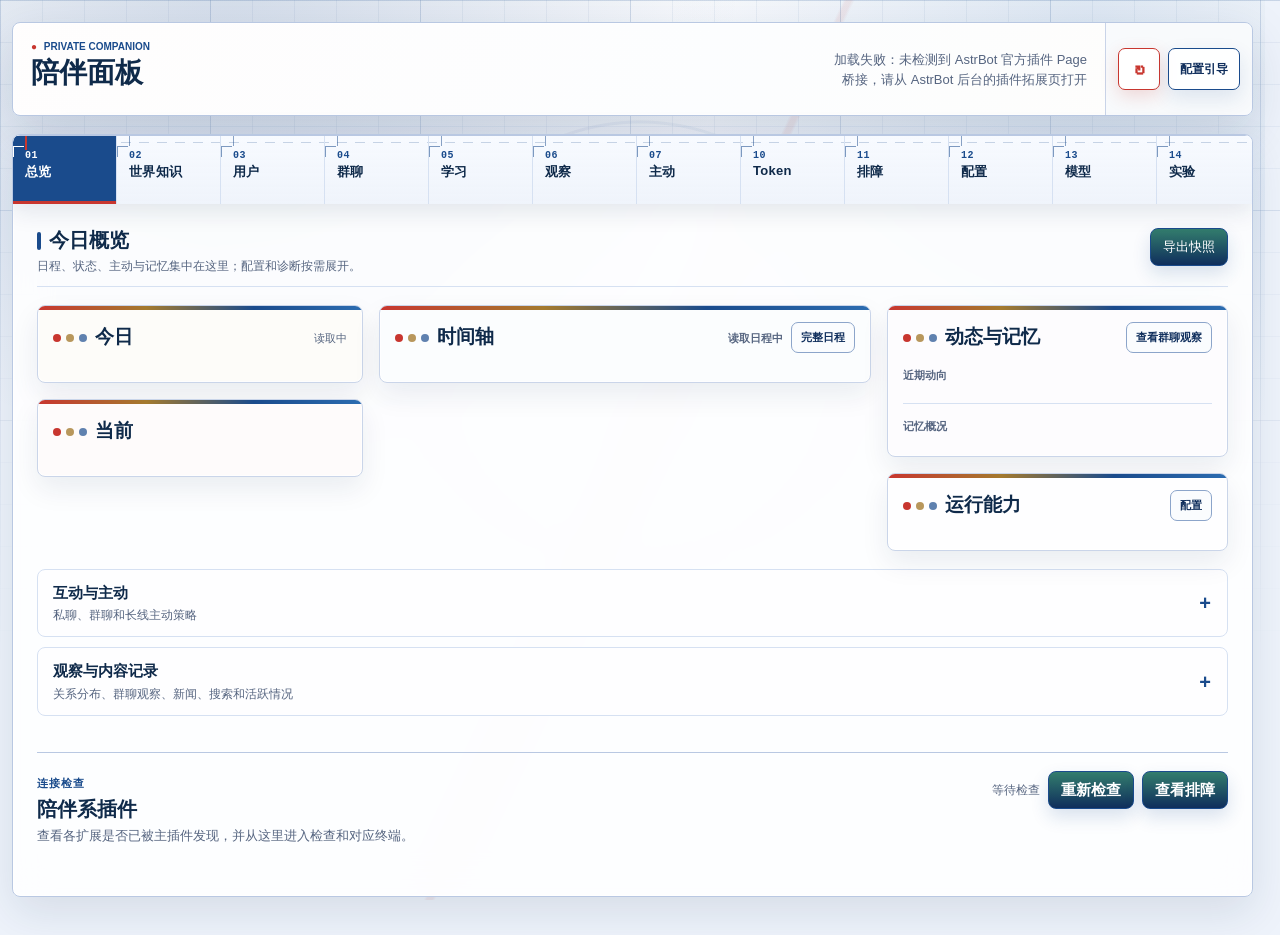
==== commit 3c467169: "release: 6.4.4 integrated companion improvements" ====
--- a/pages/companion-panel/index.html
+++ b/pages/companion-panel/index.html
@@ -96,7 +96,7 @@
       to { opacity: 1; transform: scaleX(1); transform-origin: left; }
     }
   </style>
-  <link rel="stylesheet" href="./app.css?v=20260809-external-ability-controls-v3&amp;build=20260810-reference-upload-v1&amp;touch=reality-redesign-rt2-v4&amp;migration-notice=v2&amp;component-order=v1&amp;layout=model-routing-v2&amp;directory-nav=v2&amp;terminal=plugin-check-v1&amp;diagnostic-layout=v2&amp;release=6.4.3c" />
+  <link rel="stylesheet" href="./app.css?v=20260809-external-ability-controls-v3&amp;build=20260810-reference-upload-v1&amp;touch=reality-redesign-rt2-v4&amp;migration-notice=v2&amp;component-order=v1&amp;layout=model-routing-v2&amp;directory-nav=v2&amp;terminal=plugin-check-v1&amp;diagnostic-layout=v2&amp;release=6.4.4" />
   <!-- Keep the structured roleplay form readable while a WebUI asset is being refreshed. -->
   <style id="roleplay-layout-fallback">
     .roleplay-form,
@@ -2167,6 +2167,6 @@
   <!-- Loaded on demand by app.js through AstrBot's relative dynamic-import rewriting:
        ./js/panels/provider-tree.js?v=20260804-reading-archive-capability-v1&amp;manual=provider-input-v2&amp;layout=v2
        ./js/panels/qzone-panel.js?v=20260810-qzone-classic-loader-v1 -->
-  <script src="./app.js?v=20260809-proactive-tts-external-ability-photo-fixed-v1&amp;build=20260810-reference-upload-v2&amp;page=lazy-classic-loader-v1&amp;scope=photo-scope-quota-v1&amp;touch=reality-redesign-rt2-v4&amp;memory-source=memory-companion-v2&amp;user-create=profile-v1&amp;relationship-role-photo=pr125-v1&amp;camera-runtime-scope=v1&amp;config=multi-persona-summary-v2&amp;troubleshooting=diagnostic-category-label-v1&amp;content-visibility=v1&amp;migration-notice=v4&amp;component-order=v1&amp;layout=model-routing-v2&amp;persona-style-batch-recovery=v1&amp;preset-save=v1&amp;directory-nav=v2&amp;mihome=external-runtime-v2&amp;terminal=plugin-check-v1&amp;diagnostic-layout=v2&amp;release=6.4.3c"></script>
+  <script src="./app.js?v=20260809-proactive-tts-external-ability-photo-fixed-v1&amp;build=20260810-reference-upload-v2&amp;page=lazy-classic-loader-v1&amp;scope=photo-scope-quota-v1&amp;touch=reality-redesign-rt2-v4&amp;memory-source=memory-companion-v2&amp;user-create=profile-v1&amp;relationship-role-photo=pr125-v1&amp;camera-runtime-scope=v1&amp;config=multi-persona-summary-v2&amp;troubleshooting=diagnostic-category-label-v1&amp;content-visibility=v1&amp;migration-notice=v4&amp;component-order=v1&amp;layout=model-routing-v2&amp;persona-style-batch-recovery=v1&amp;preset-save=v1&amp;directory-nav=v2&amp;mihome=external-runtime-v2&amp;terminal=plugin-check-v1&amp;diagnostic-layout=v2&amp;release=6.4.4"></script>
 </body>
 </html>
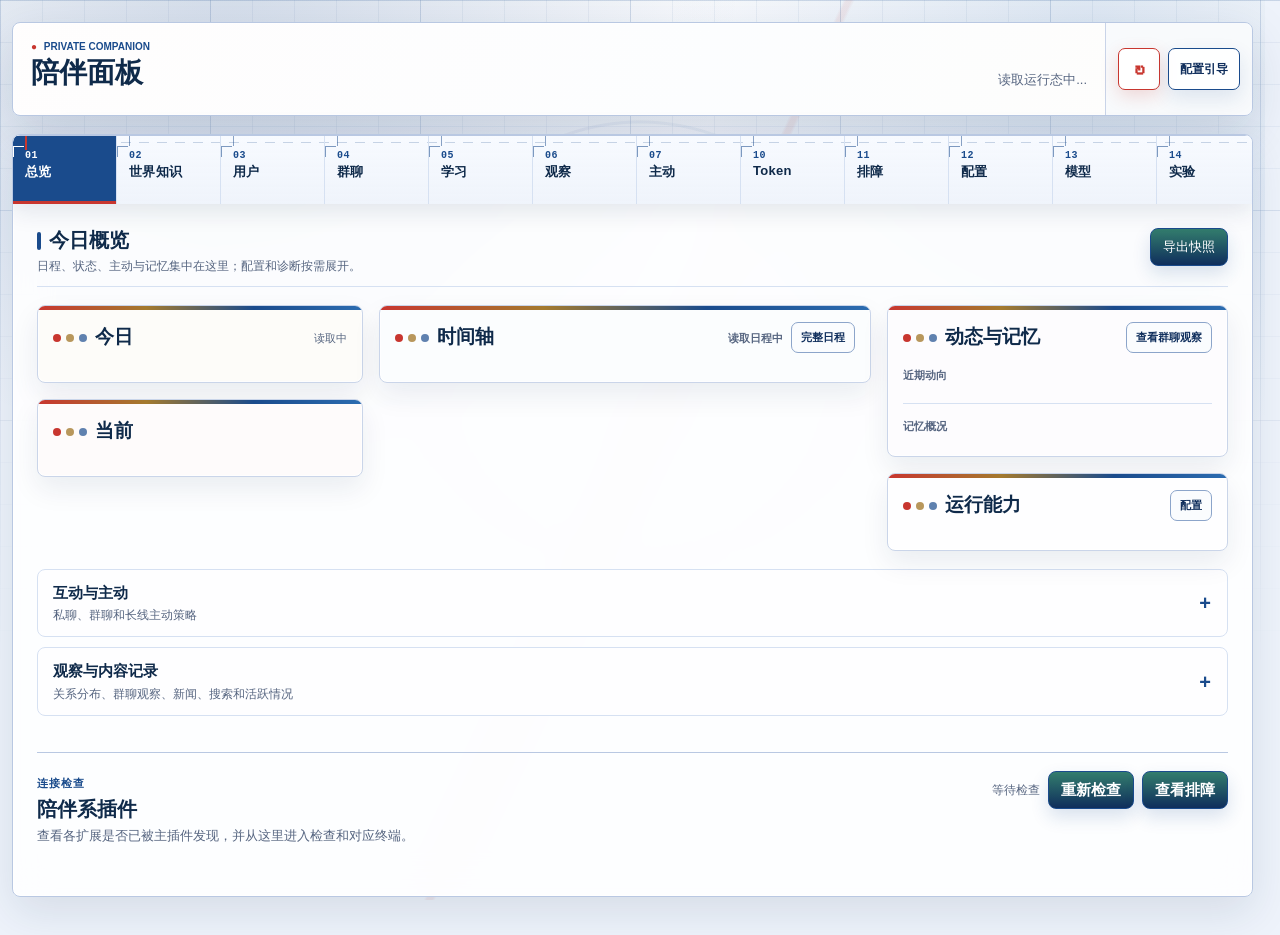
==== commit a0f6bd2d: "fix: run supported image endpoint diagnostics" ====
--- a/pages/companion-panel/index.html
+++ b/pages/companion-panel/index.html
@@ -96,7 +96,7 @@
       to { opacity: 1; transform: scaleX(1); transform-origin: left; }
     }
   </style>
-  <link rel="stylesheet" href="./app.css?v=20260809-external-ability-controls-v3&amp;build=20260810-reference-upload-v1&amp;touch=reality-redesign-rt2-v4&amp;migration-notice=v2&amp;component-order=v1&amp;layout=model-routing-v2&amp;directory-nav=v2&amp;terminal=plugin-check-v1&amp;diagnostic-layout=v2&amp;release=6.4.4" />
+  <link rel="stylesheet" href="./app.css?v=20260809-external-ability-controls-v3&amp;build=20260810-reference-upload-v1&amp;touch=reality-redesign-rt2-v4&amp;migration-notice=v2&amp;component-order=v1&amp;layout=model-routing-v2&amp;directory-nav=v2&amp;terminal=plugin-check-v1&amp;diagnostic-layout=v2&amp;release=6.4.4c" />
   <!-- Keep the structured roleplay form readable while a WebUI asset is being refreshed. -->
   <style id="roleplay-layout-fallback">
     .roleplay-form,
@@ -2167,6 +2167,6 @@
   <!-- Loaded on demand by app.js through AstrBot's relative dynamic-import rewriting:
        ./js/panels/provider-tree.js?v=20260804-reading-archive-capability-v1&amp;manual=provider-input-v2&amp;layout=v2
        ./js/panels/qzone-panel.js?v=20260810-qzone-classic-loader-v1 -->
-  <script src="./app.js?v=20260809-proactive-tts-external-ability-photo-fixed-v1&amp;build=20260810-reference-upload-v2&amp;page=lazy-classic-loader-v1&amp;scope=photo-scope-quota-v1&amp;touch=reality-redesign-rt2-v4&amp;memory-source=memory-companion-v2&amp;user-create=profile-v1&amp;relationship-role-photo=pr125-v1&amp;camera-runtime-scope=v1&amp;config=multi-persona-summary-v2&amp;troubleshooting=diagnostic-category-label-v1&amp;content-visibility=v1&amp;migration-notice=v4&amp;component-order=v1&amp;layout=model-routing-v2&amp;persona-style-batch-recovery=v1&amp;preset-save=v1&amp;directory-nav=v2&amp;mihome=external-runtime-v2&amp;terminal=plugin-check-v1&amp;diagnostic-layout=v2&amp;release=6.4.4"></script>
+  <script src="./app.js?v=20260809-proactive-tts-external-ability-photo-fixed-v1&amp;build=20260810-reference-upload-v2&amp;page=lazy-classic-loader-v1&amp;scope=photo-scope-quota-v1&amp;touch=reality-redesign-rt2-v4&amp;memory-source=memory-companion-v2&amp;user-create=profile-v1&amp;relationship-role-photo=pr125-v1&amp;camera-runtime-scope=v1&amp;config=multi-persona-summary-v2&amp;troubleshooting=diagnostic-category-label-v1&amp;content-visibility=v1&amp;migration-notice=v4&amp;component-order=v1&amp;layout=model-routing-v2&amp;persona-style-batch-recovery=v1&amp;preset-save=v1&amp;directory-nav=v2&amp;mihome=external-runtime-v2&amp;terminal=plugin-check-v1&amp;diagnostic-layout=v2&amp;release=6.4.4c"></script>
 </body>
 </html>
--- a/pages/companion-panel/app.css
+++ b/pages/companion-panel/app.css
@@ -15760,6 +15760,11 @@
   background: var(--gold-soft);
 }
 
+.test-diagnostic-overview.unsupported {
+  border-color: #8a5a00;
+  background: var(--gold-soft);
+}
+
 .test-diagnostic-overview span {
   border-radius: 999px;
   padding: 4px 8px;
@@ -15771,6 +15776,10 @@
 
 .test-diagnostic-overview.failed span {
   color: var(--danger);
+}
+
+.test-diagnostic-overview.unsupported span {
+  color: #8a5a00;
 }
 
 .test-diagnostic-overview b {
@@ -23510,6 +23519,10 @@
 
 .image-api-test-result.error b {
   color: var(--danger);
+}
+
+.image-api-test-result.unsupported b {
+  color: #8a5a00;
 }
 
 .image-api-endpoint-grid {
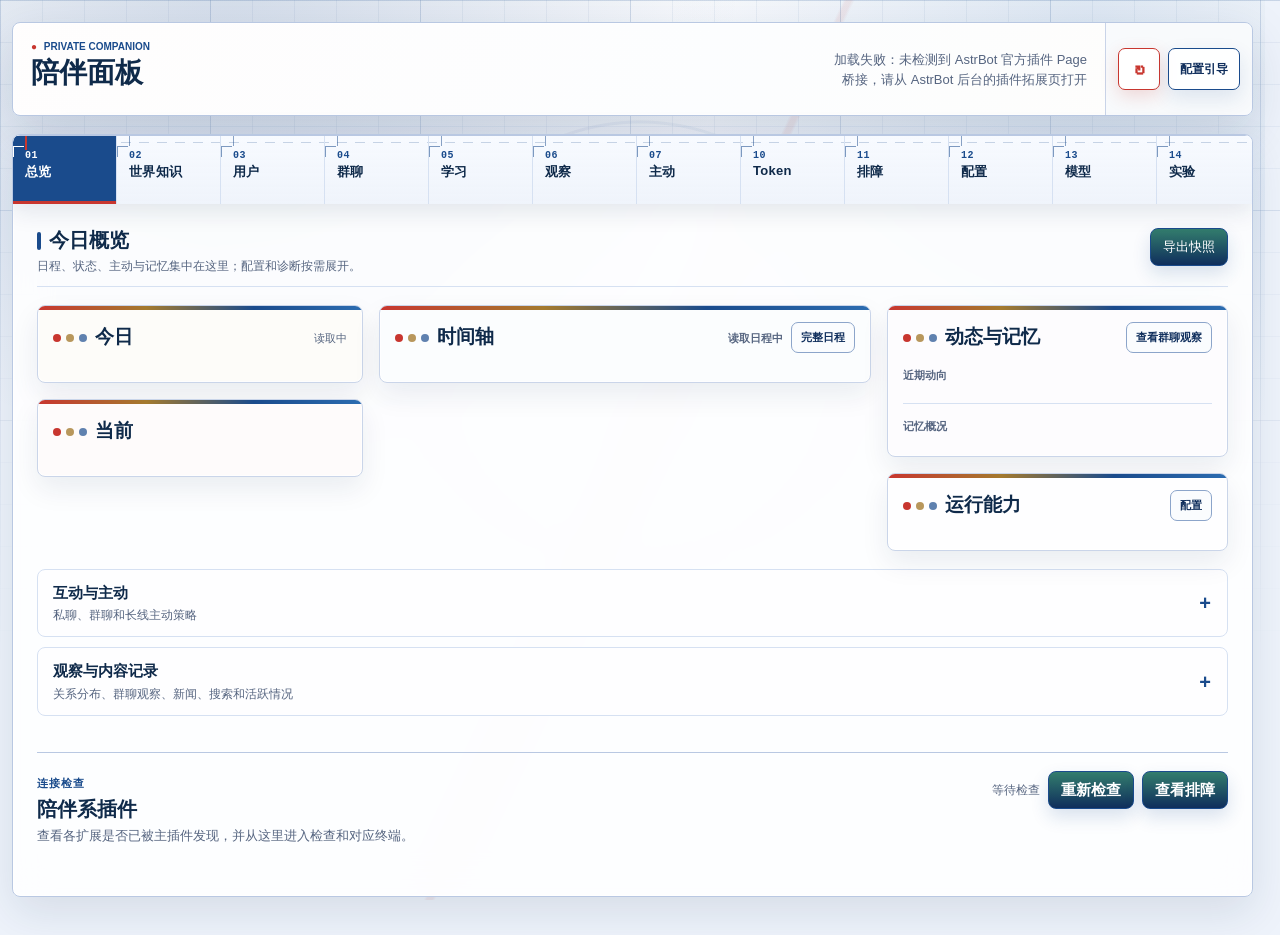
==== commit 7a85085f: "fix: restore protected bookshelf routes" ====
--- a/pages/companion-panel/index.html
+++ b/pages/companion-panel/index.html
@@ -96,7 +96,7 @@
       to { opacity: 1; transform: scaleX(1); transform-origin: left; }
     }
   </style>
-  <link rel="stylesheet" href="./app.css?v=20260809-external-ability-controls-v3&amp;build=20260810-reference-upload-v1&amp;touch=reality-redesign-rt2-v4&amp;migration-notice=v2&amp;component-order=v1&amp;layout=model-routing-v2&amp;directory-nav=v2&amp;terminal=plugin-check-v1&amp;diagnostic-layout=v2&amp;release=6.4.4c" />
+  <link rel="stylesheet" href="./app.css?v=20260809-external-ability-controls-v3&amp;build=20260810-reference-upload-v1&amp;touch=reality-redesign-rt2-v4&amp;migration-notice=v2&amp;component-order=v1&amp;layout=model-routing-v2&amp;directory-nav=v2&amp;terminal=plugin-check-v1&amp;diagnostic-layout=v2&amp;release=6.4.4e" />
   <!-- Keep the structured roleplay form readable while a WebUI asset is being refreshed. -->
   <style id="roleplay-layout-fallback">
     .roleplay-form,
@@ -2167,6 +2167,6 @@
   <!-- Loaded on demand by app.js through AstrBot's relative dynamic-import rewriting:
        ./js/panels/provider-tree.js?v=20260804-reading-archive-capability-v1&amp;manual=provider-input-v2&amp;layout=v2
        ./js/panels/qzone-panel.js?v=20260810-qzone-classic-loader-v1 -->
-  <script src="./app.js?v=20260809-proactive-tts-external-ability-photo-fixed-v1&amp;build=20260810-reference-upload-v2&amp;page=lazy-classic-loader-v1&amp;scope=photo-scope-quota-v1&amp;touch=reality-redesign-rt2-v4&amp;memory-source=memory-companion-v2&amp;user-create=profile-v1&amp;relationship-role-photo=pr125-v1&amp;camera-runtime-scope=v1&amp;config=multi-persona-summary-v2&amp;troubleshooting=diagnostic-category-label-v1&amp;content-visibility=v1&amp;migration-notice=v4&amp;component-order=v1&amp;layout=model-routing-v2&amp;persona-style-batch-recovery=v1&amp;preset-save=v1&amp;directory-nav=v2&amp;mihome=external-runtime-v2&amp;terminal=plugin-check-v1&amp;diagnostic-layout=v2&amp;release=6.4.4c"></script>
+  <script src="./app.js?v=20260809-proactive-tts-external-ability-photo-fixed-v1&amp;build=20260810-reference-upload-v2&amp;page=lazy-classic-loader-v1&amp;scope=photo-scope-quota-v1&amp;touch=reality-redesign-rt2-v4&amp;memory-source=memory-companion-v2&amp;user-create=profile-v1&amp;relationship-role-photo=pr125-v1&amp;camera-runtime-scope=v1&amp;config=multi-persona-summary-v2&amp;troubleshooting=diagnostic-category-label-v1&amp;content-visibility=v1&amp;migration-notice=v4&amp;component-order=v1&amp;layout=model-routing-v2&amp;persona-style-batch-recovery=v1&amp;preset-save=v1&amp;directory-nav=v2&amp;mihome=external-runtime-v2&amp;terminal=plugin-check-v1&amp;diagnostic-layout=v2&amp;release=6.4.4e"></script>
 </body>
 </html>
